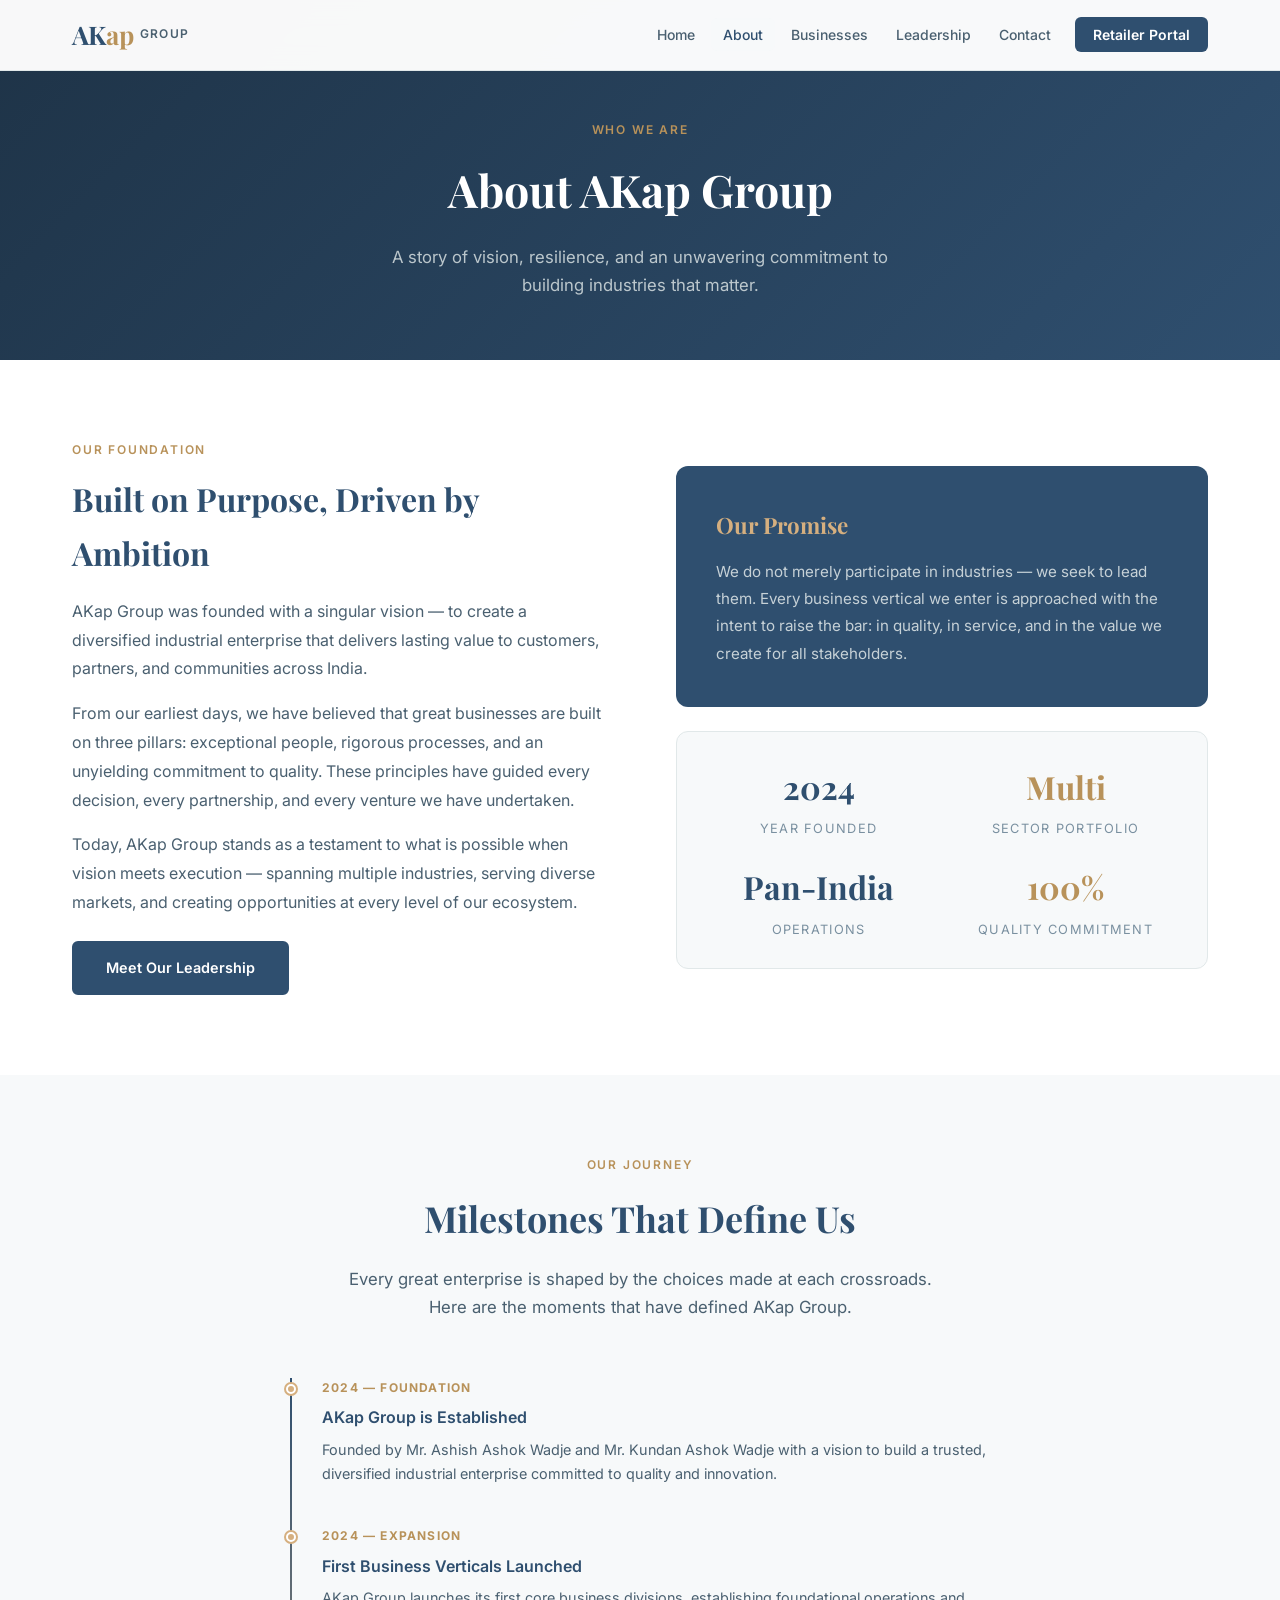
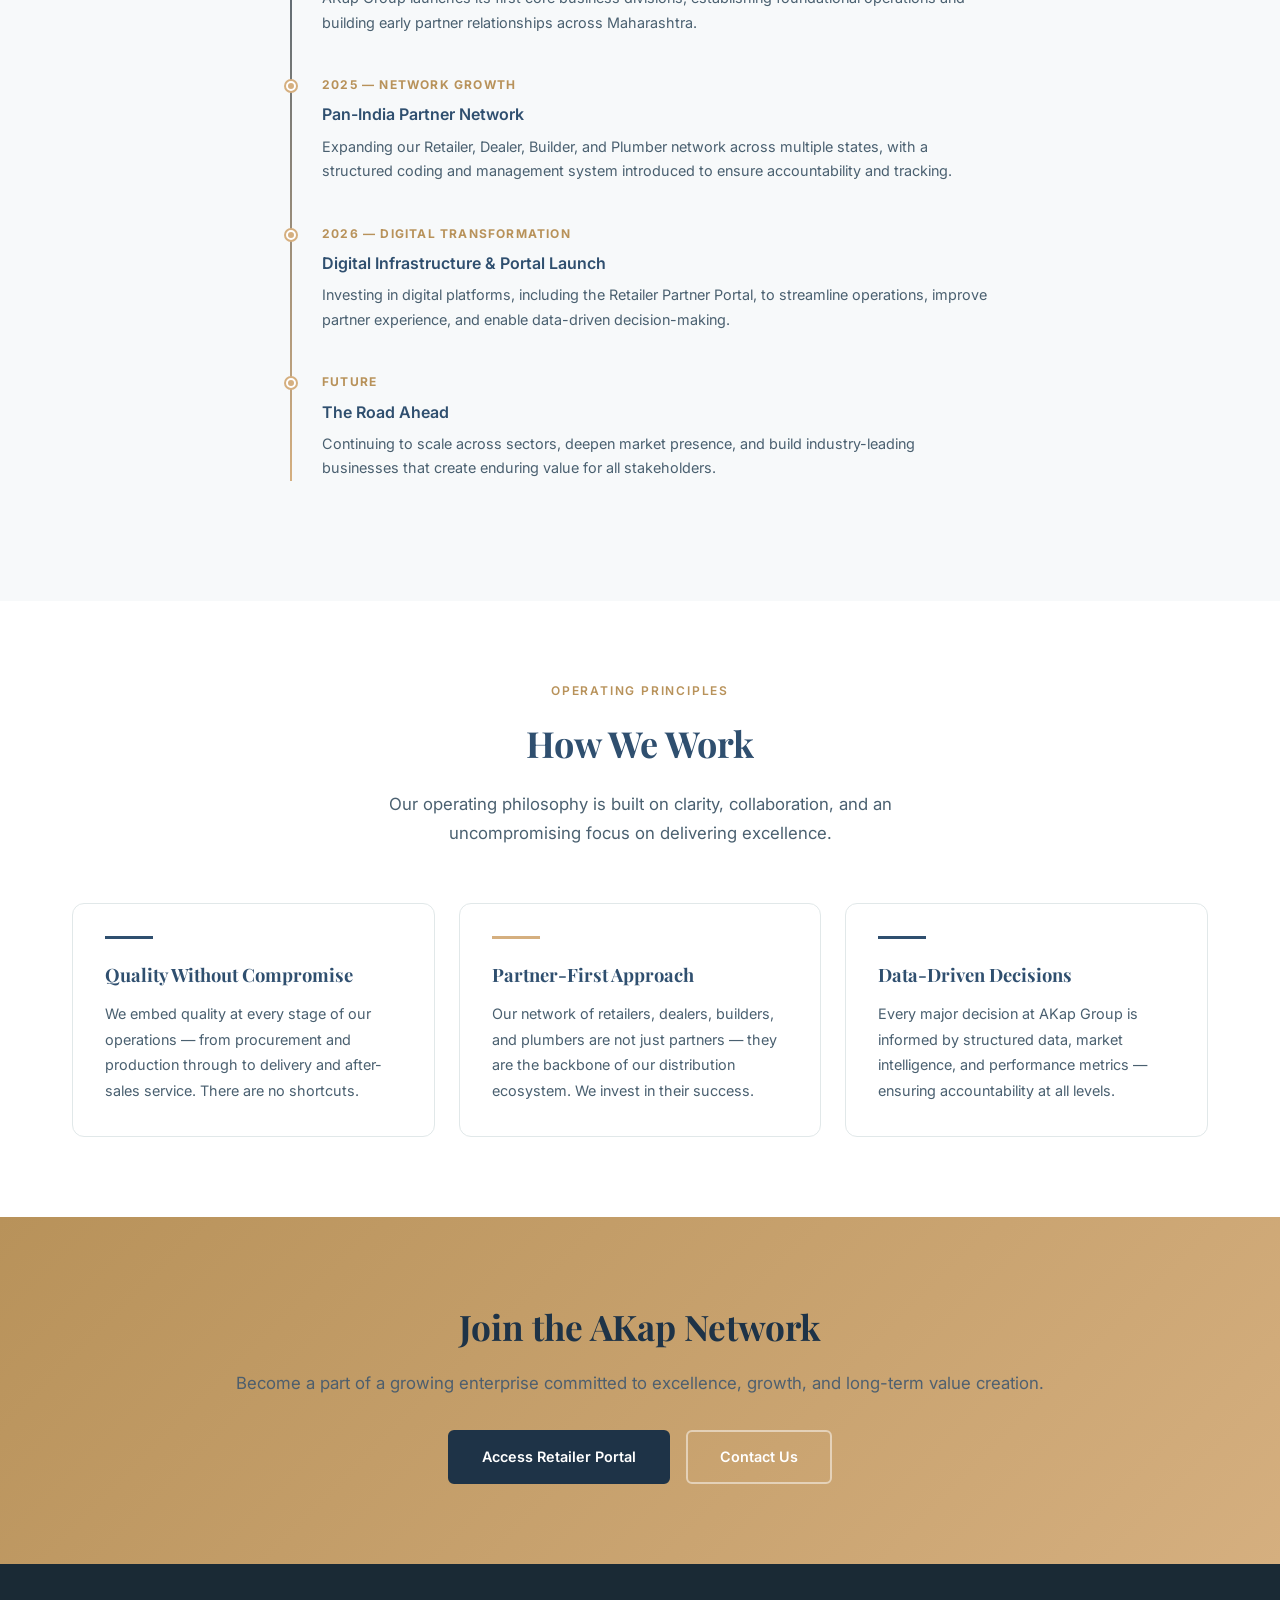
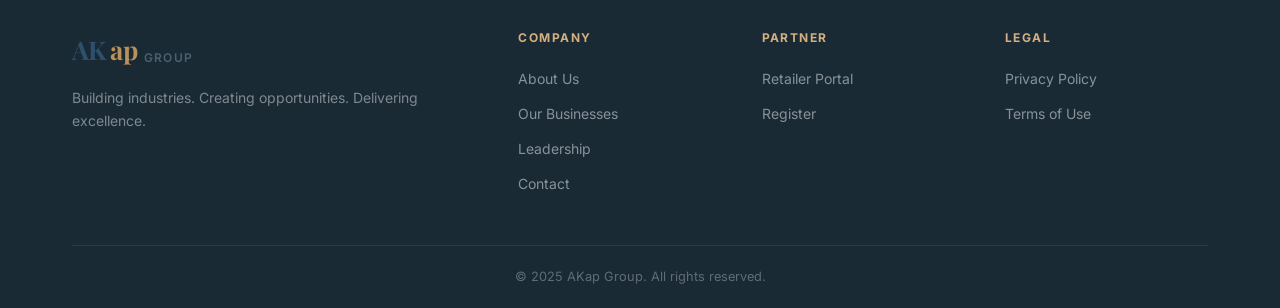
==== about.html @ 33fded25 "Add files via upload" ====
<!DOCTYPE html>
<html lang="en">
<head>
<meta charset="UTF-8">
<meta name="viewport" content="width=device-width, initial-scale=1.0">
<title>About Us | AKap Group</title>
<link rel="preconnect" href="https://fonts.googleapis.com">
<link href="https://fonts.googleapis.com/css2?family=Inter:wght@300;400;500;600;700&family=Playfair+Display:wght@400;600;700&display=swap" rel="stylesheet">
<link rel="stylesheet" href="style.css">
</head>
<body>

<nav class="navbar" id="navbar">
  <div class="nav-container">
    <a href="index.html" class="nav-logo">
      <div class="logo-mark"><span class="logo-ak">AK</span><span class="logo-ap">ap</span></div>
      <span class="logo-group">Group</span>
    </a>
    <button class="hamburger" id="hamburger" aria-label="Toggle menu"><span></span><span></span><span></span></button>
    <ul class="nav-links" id="navLinks">
      <li><a href="index.html">Home</a></li>
      <li><a href="about.html" class="active">About</a></li>
      <li><a href="businesses.html">Businesses</a></li>
      <li><a href="directors.html">Leadership</a></li>
      <li><a href="contact.html">Contact</a></li>
      <li><a href="retailer-portal.html" class="nav-portal-btn">Retailer Portal</a></li>
    </ul>
  </div>
</nav>

<section class="page-hero">
  <div class="container">
    <div class="section-eyebrow">Who We Are</div>
    <h1>About AKap Group</h1>
    <p>A story of vision, resilience, and an unwavering commitment to building industries that matter.</p>
  </div>
</section>

<section class="section">
  <div class="container">
    <div class="about-intro">
      <div class="about-text">
        <div class="section-eyebrow">Our Foundation</div>
        <h2>Built on Purpose, Driven by Ambition</h2>
        <p>AKap Group was founded with a singular vision — to create a diversified industrial enterprise that delivers lasting value to customers, partners, and communities across India.</p>
        <p>From our earliest days, we have believed that great businesses are built on three pillars: exceptional people, rigorous processes, and an unyielding commitment to quality. These principles have guided every decision, every partnership, and every venture we have undertaken.</p>
        <p>Today, AKap Group stands as a testament to what is possible when vision meets execution — spanning multiple industries, serving diverse markets, and creating opportunities at every level of our ecosystem.</p>
        <a href="directors.html" class="btn-primary" style="margin-top: 8px;">Meet Our Leadership</a>
      </div>
      <div>
        <div class="about-highlight">
          <h3>Our Promise</h3>
          <p>We do not merely participate in industries — we seek to lead them. Every business vertical we enter is approached with the intent to raise the bar: in quality, in service, and in the value we create for all stakeholders.</p>
        </div>
        <div style="margin-top: 24px; background: var(--off-white); border: 1px solid var(--silver); border-radius: var(--radius-md); padding: 28px;">
          <div style="display: grid; grid-template-columns: 1fr 1fr; gap: 20px; text-align: center;">
            <div>
              <div style="font-family: var(--font-display); font-size: 2rem; font-weight: 700; color: var(--navy);">2024</div>
              <div style="font-size: 0.8rem; color: var(--text-light); text-transform: uppercase; letter-spacing: 0.1em; margin-top: 4px;">Year Founded</div>
            </div>
            <div>
              <div style="font-family: var(--font-display); font-size: 2rem; font-weight: 700; color: var(--gold-dark);">Multi</div>
              <div style="font-size: 0.8rem; color: var(--text-light); text-transform: uppercase; letter-spacing: 0.1em; margin-top: 4px;">Sector Portfolio</div>
            </div>
            <div>
              <div style="font-family: var(--font-display); font-size: 2rem; font-weight: 700; color: var(--navy);">Pan-India</div>
              <div style="font-size: 0.8rem; color: var(--text-light); text-transform: uppercase; letter-spacing: 0.1em; margin-top: 4px;">Operations</div>
            </div>
            <div>
              <div style="font-family: var(--font-display); font-size: 2rem; font-weight: 700; color: var(--gold-dark);">100%</div>
              <div style="font-size: 0.8rem; color: var(--text-light); text-transform: uppercase; letter-spacing: 0.1em; margin-top: 4px;">Quality Commitment</div>
            </div>
          </div>
        </div>
      </div>
    </div>
  </div>
</section>

<section class="section" style="background: var(--off-white);">
  <div class="container">
    <div class="section-header">
      <div class="section-eyebrow">Our Journey</div>
      <h2>Milestones That Define Us</h2>
      <p>Every great enterprise is shaped by the choices made at each crossroads. Here are the moments that have defined AKap Group.</p>
    </div>
    <div style="max-width: 700px; margin: 0 auto;">
      <div class="timeline">
        <div class="timeline-item">
          <div class="timeline-year">2024 — Foundation</div>
          <h4>AKap Group is Established</h4>
          <p>Founded by Mr. Ashish Ashok Wadje and Mr. Kundan Ashok Wadje with a vision to build a trusted, diversified industrial enterprise committed to quality and innovation.</p>
        </div>
        <div class="timeline-item">
          <div class="timeline-year">2024 — Expansion</div>
          <h4>First Business Verticals Launched</h4>
          <p>AKap Group launches its first core business divisions, establishing foundational operations and building early partner relationships across Maharashtra.</p>
        </div>
        <div class="timeline-item">
          <div class="timeline-year">2025 — Network Growth</div>
          <h4>Pan-India Partner Network</h4>
          <p>Expanding our Retailer, Dealer, Builder, and Plumber network across multiple states, with a structured coding and management system introduced to ensure accountability and tracking.</p>
        </div>
        <div class="timeline-item">
          <div class="timeline-year">2026 — Digital Transformation</div>
          <h4>Digital Infrastructure &amp; Portal Launch</h4>
          <p>Investing in digital platforms, including the Retailer Partner Portal, to streamline operations, improve partner experience, and enable data-driven decision-making.</p>
        </div>
        <div class="timeline-item">
          <div class="timeline-year">Future</div>
          <h4>The Road Ahead</h4>
          <p>Continuing to scale across sectors, deepen market presence, and build industry-leading businesses that create enduring value for all stakeholders.</p>
        </div>
      </div>
    </div>
  </div>
</section>

<section class="section">
  <div class="container">
    <div class="section-header">
      <div class="section-eyebrow">Operating Principles</div>
      <h2>How We Work</h2>
      <p>Our operating philosophy is built on clarity, collaboration, and an uncompromising focus on delivering excellence.</p>
    </div>
    <div style="display: grid; grid-template-columns: repeat(auto-fit, minmax(280px, 1fr)); gap: 24px;">
      <div style="background: var(--white); border: 1px solid var(--silver); border-radius: var(--radius-md); padding: 32px;">
        <div style="width: 48px; height: 3px; background: var(--navy); margin-bottom: 20px;"></div>
        <h4 style="font-family: var(--font-display); font-size: 1.15rem; color: var(--navy); margin-bottom: 10px;">Quality Without Compromise</h4>
        <p style="font-size: 0.9rem; color: var(--text-mid); line-height: 1.8;">We embed quality at every stage of our operations — from procurement and production through to delivery and after-sales service. There are no shortcuts.</p>
      </div>
      <div style="background: var(--white); border: 1px solid var(--silver); border-radius: var(--radius-md); padding: 32px;">
        <div style="width: 48px; height: 3px; background: var(--gold); margin-bottom: 20px;"></div>
        <h4 style="font-family: var(--font-display); font-size: 1.15rem; color: var(--navy); margin-bottom: 10px;">Partner-First Approach</h4>
        <p style="font-size: 0.9rem; color: var(--text-mid); line-height: 1.8;">Our network of retailers, dealers, builders, and plumbers are not just partners — they are the backbone of our distribution ecosystem. We invest in their success.</p>
      </div>
      <div style="background: var(--white); border: 1px solid var(--silver); border-radius: var(--radius-md); padding: 32px;">
        <div style="width: 48px; height: 3px; background: var(--navy); margin-bottom: 20px;"></div>
        <h4 style="font-family: var(--font-display); font-size: 1.15rem; color: var(--navy); margin-bottom: 10px;">Data-Driven Decisions</h4>
        <p style="font-size: 0.9rem; color: var(--text-mid); line-height: 1.8;">Every major decision at AKap Group is informed by structured data, market intelligence, and performance metrics — ensuring accountability at all levels.</p>
      </div>
    </div>
  </div>
</section>

<section class="cta-section">
  <div class="container">
    <div class="cta-inner">
      <h2>Join the AKap Network</h2>
      <p>Become a part of a growing enterprise committed to excellence, growth, and long-term value creation.</p>
      <div class="cta-actions">
        <a href="retailer-portal.html" class="btn-primary">Access Retailer Portal</a>
        <a href="contact.html" class="btn-secondary-light">Contact Us</a>
      </div>
    </div>
  </div>
</section>

<footer class="footer">
  <div class="container">
    <div class="footer-grid">
      <div class="footer-brand">
        <div class="footer-logo"><span class="logo-ak">AK</span><span class="logo-ap">ap</span><span class="logo-group"> Group</span></div>
        <p>Building industries. Creating opportunities. Delivering excellence.</p>
      </div>
      <div class="footer-links"><h5>Company</h5><ul><li><a href="about.html">About Us</a></li><li><a href="businesses.html">Our Businesses</a></li><li><a href="directors.html">Leadership</a></li><li><a href="contact.html">Contact</a></li></ul></div>
      <div class="footer-links"><h5>Partner</h5><ul><li><a href="retailer-portal.html">Retailer Portal</a></li><li><a href="retailer-portal.html#register">Register</a></li></ul></div>
      <div class="footer-links"><h5>Legal</h5><ul><li><a href="#">Privacy Policy</a></li><li><a href="#">Terms of Use</a></li></ul></div>
    </div>
    <div class="footer-bottom"><p>© 2025 AKap Group. All rights reserved.</p></div>
  </div>
</footer>

<script src="main.js"></script>
</body>
</html>
---- style.css ----
/* ============================================
   AKap Group — Enterprise Website Stylesheet
   Brand Colors:
   Navy Blue:  #2F4F6F
   Gold:       #D5AF7F
   Silver:     #E1E8E9
   ============================================ */

*, *::before, *::after { box-sizing: border-box; margin: 0; padding: 0; }

:root {
  --navy:       #2F4F6F;
  --navy-dark:  #1E3347;
  --navy-light: #3D6385;
  --gold:       #D5AF7F;
  --gold-dark:  #B8925A;
  --gold-light: #E8CEAD;
  --silver:     #E1E8E9;
  --silver-dark:#C5D0D2;
  --white:      #FFFFFF;
  --off-white:  #F7F9FA;
  --text-dark:  #1A2A35;
  --text-mid:   #4A6070;
  --text-light: #7A90A0;
  --font-display: 'Playfair Display', Georgia, serif;
  --font-body:    'Inter', system-ui, sans-serif;
  --radius-sm:  6px;
  --radius-md:  12px;
  --radius-lg:  20px;
  --shadow-sm:  0 2px 8px rgba(47,79,111,0.08);
  --shadow-md:  0 6px 24px rgba(47,79,111,0.12);
  --shadow-lg:  0 16px 48px rgba(47,79,111,0.16);
  --transition: 0.25s ease;
}

html { scroll-behavior: smooth; }
body {
  font-family: var(--font-body);
  color: var(--text-dark);
  background: var(--white);
  line-height: 1.7;
  font-size: 16px;
}

/* ── UTILITY ── */
.container { max-width: 1200px; margin: 0 auto; padding: 0 2rem; }
.section { padding: 80px 0; }
.section-header { text-align: center; margin-bottom: 56px; }
.section-header h2 { font-family: var(--font-display); font-size: 2.25rem; color: var(--navy); margin-bottom: 16px; }
.section-header p { font-size: 1.05rem; color: var(--text-mid); max-width: 600px; margin: 0 auto; }
.section-eyebrow { font-size: 0.75rem; font-weight: 600; letter-spacing: 0.15em; text-transform: uppercase; color: var(--gold-dark); margin-bottom: 12px; }

/* ── BUTTONS ── */
.btn-primary {
  display: inline-block; padding: 13px 32px;
  background: var(--navy); color: var(--white);
  font-family: var(--font-body); font-size: 0.9rem; font-weight: 600;
  border-radius: var(--radius-sm); text-decoration: none;
  transition: background var(--transition), transform var(--transition);
  border: 2px solid var(--navy);
}
.btn-primary:hover { background: var(--navy-dark); transform: translateY(-1px); }

.btn-secondary {
  display: inline-block; padding: 13px 32px;
  background: transparent; color: var(--navy);
  font-family: var(--font-body); font-size: 0.9rem; font-weight: 600;
  border-radius: var(--radius-sm); text-decoration: none;
  border: 2px solid var(--navy);
  transition: background var(--transition), color var(--transition);
}
.btn-secondary:hover { background: var(--navy); color: var(--white); }

.btn-secondary-light {
  display: inline-block; padding: 13px 32px;
  background: transparent; color: var(--white);
  font-family: var(--font-body); font-size: 0.9rem; font-weight: 600;
  border-radius: var(--radius-sm); text-decoration: none;
  border: 2px solid rgba(255,255,255,0.5);
  transition: background var(--transition), border-color var(--transition);
}
.btn-secondary-light:hover { background: rgba(255,255,255,0.1); border-color: var(--white); }

.btn-gold {
  display: inline-block; padding: 13px 32px;
  background: var(--gold); color: var(--navy-dark);
  font-family: var(--font-body); font-size: 0.9rem; font-weight: 700;
  border-radius: var(--radius-sm); text-decoration: none;
  border: 2px solid var(--gold);
  transition: background var(--transition), transform var(--transition);
}
.btn-gold:hover { background: var(--gold-dark); transform: translateY(-1px); }

/* ── NAVBAR ── */
.navbar {
  position: fixed; top: 0; left: 0; right: 0; z-index: 1000;
  background: rgba(255,255,255,0.97); backdrop-filter: blur(12px);
  border-bottom: 1px solid var(--silver);
  transition: box-shadow var(--transition);
}
.navbar.scrolled { box-shadow: var(--shadow-md); }
.nav-container {
  max-width: 1200px; margin: 0 auto; padding: 0 2rem;
  display: flex; align-items: center; justify-content: space-between;
  height: 70px;
}
.nav-logo { display: flex; align-items: center; gap: 4px; text-decoration: none; }
.logo-mark { font-family: var(--font-display); font-size: 1.6rem; font-weight: 700; line-height: 1; }
.logo-ak { color: var(--navy); }
.logo-ap { color: var(--gold-dark); }
.logo-group { font-family: var(--font-body); font-size: 0.75rem; font-weight: 600; letter-spacing: 0.1em; text-transform: uppercase; color: var(--text-mid); margin-left: 2px; align-self: flex-end; margin-bottom: 3px; }

.nav-links { list-style: none; display: flex; align-items: center; gap: 4px; }
.nav-links a {
  font-size: 0.875rem; font-weight: 500; color: var(--text-mid);
  text-decoration: none; padding: 8px 12px; border-radius: var(--radius-sm);
  transition: color var(--transition), background var(--transition);
}
.nav-links a:hover, .nav-links a.active { color: var(--navy); background: var(--off-white); }
.nav-links a.nav-portal-btn {
  background: var(--navy); color: var(--white);
  padding: 9px 18px; border-radius: var(--radius-sm);
  font-weight: 600; margin-left: 8px;
}
.nav-links a.nav-portal-btn:hover { background: var(--navy-dark); }

.hamburger { display: none; flex-direction: column; gap: 5px; background: none; border: none; cursor: pointer; padding: 6px; }
.hamburger span { width: 22px; height: 2px; background: var(--navy); border-radius: 2px; transition: var(--transition); display: block; }

/* ── HERO ── */
.hero {
  min-height: 100vh; padding-top: 70px;
  background: linear-gradient(135deg, var(--navy-dark) 0%, var(--navy) 50%, #3D6080 100%);
  display: flex; flex-direction: column; justify-content: center;
  position: relative; overflow: hidden;
}
.hero-bg-pattern {
  position: absolute; inset: 0;
  background-image: radial-gradient(circle at 20% 80%, rgba(213,175,127,0.12) 0%, transparent 50%),
                    radial-gradient(circle at 80% 20%, rgba(225,232,233,0.08) 0%, transparent 50%);
}
.hero-content {
  position: relative; z-index: 1;
  max-width: 1200px; margin: 0 auto; padding: 60px 2rem 40px;
  max-width: 800px;
}
.hero-eyebrow { font-size: 0.75rem; font-weight: 600; letter-spacing: 0.2em; text-transform: uppercase; color: var(--gold); margin-bottom: 20px; }
.hero-title {
  font-family: var(--font-display); font-size: clamp(2.5rem, 6vw, 4.5rem);
  font-weight: 700; line-height: 1.1; color: var(--white); margin-bottom: 24px;
}
.hero-title-accent { color: var(--gold); }
.hero-subtitle { font-size: 1.1rem; color: rgba(225,232,233,0.85); max-width: 580px; margin-bottom: 40px; line-height: 1.8; }
.hero-actions { display: flex; gap: 16px; flex-wrap: wrap; }

.hero-visual {
  position: relative; z-index: 1;
  max-width: 1200px; margin: 0 auto; padding: 0 2rem 60px;
  display: flex; gap: 20px; flex-wrap: wrap;
}
.hero-stat-card {
  background: rgba(255,255,255,0.08); border: 1px solid rgba(255,255,255,0.15);
  border-radius: var(--radius-md); padding: 20px 28px;
  backdrop-filter: blur(10px);
}
.stat-number { font-family: var(--font-display); font-size: 1.5rem; font-weight: 700; color: var(--gold); line-height: 1.1; }
.stat-label { font-size: 0.8rem; font-weight: 500; color: rgba(225,232,233,0.7); text-transform: uppercase; letter-spacing: 0.1em; margin-top: 4px; }

/* ── MISSION STRIP ── */
.mission-strip { background: var(--navy); padding: 60px 0; }
.mission-grid { display: grid; grid-template-columns: 1fr 1px 1fr; gap: 48px; align-items: start; }
.mission-divider { background: rgba(255,255,255,0.15); align-self: stretch; }
.mission-card { text-align: center; padding: 0 24px; }
.mission-icon { font-size: 1.8rem; color: var(--gold); margin-bottom: 16px; display: block; }
.mission-card h3 { font-family: var(--font-display); font-size: 1.4rem; color: var(--white); margin-bottom: 14px; }
.mission-card p { color: rgba(225,232,233,0.8); font-size: 0.95rem; line-height: 1.8; }

/* ── BUSINESS CARDS ── */
.businesses-section { background: var(--off-white); }
.business-grid { display: grid; grid-template-columns: repeat(auto-fit, minmax(240px, 1fr)); gap: 24px; }
.business-card {
  background: var(--white); border: 1px solid var(--silver);
  border-radius: var(--radius-md); padding: 32px 28px;
  transition: box-shadow var(--transition), transform var(--transition);
}
.business-card:hover { box-shadow: var(--shadow-md); transform: translateY(-4px); }
.business-icon-wrap { margin-bottom: 20px; width: 56px; height: 56px; background: var(--off-white); border-radius: 14px; display: flex; align-items: center; justify-content: center; }
.business-card h3 { font-family: var(--font-display); font-size: 1.15rem; color: var(--navy); margin-bottom: 10px; }
.business-card p { font-size: 0.9rem; color: var(--text-mid); line-height: 1.7; margin-bottom: 20px; }
.card-link { font-size: 0.875rem; font-weight: 600; color: var(--gold-dark); text-decoration: none; transition: color var(--transition); }
.card-link:hover { color: var(--navy); }

/* ── LEADERSHIP TEASER ── */
.leadership-teaser { background: var(--white); }
.leadership-inner { display: grid; grid-template-columns: 1fr 1fr; gap: 72px; align-items: center; }
.leadership-text .section-eyebrow { text-align: left; }
.leadership-text h2 { font-family: var(--font-display); font-size: 2rem; color: var(--navy); margin-bottom: 16px; }
.leadership-text p { color: var(--text-mid); margin-bottom: 28px; line-height: 1.8; }

.leadership-cards { display: flex; flex-direction: column; gap: 16px; }
.leader-preview-card {
  display: flex; gap: 16px; align-items: flex-start;
  background: var(--off-white); border: 1px solid var(--silver);
  border-radius: var(--radius-md); padding: 20px;
}
.leader-avatar {
  width: 52px; height: 52px; border-radius: 50%; flex-shrink: 0;
  display: flex; align-items: center; justify-content: center;
  font-size: 0.7rem; font-weight: 700; color: var(--white); letter-spacing: 0.05em;
}
.leader-name { font-weight: 600; color: var(--navy); font-size: 0.9rem; }
.leader-title { font-size: 0.78rem; color: var(--gold-dark); font-weight: 500; margin-top: 2px; text-transform: uppercase; letter-spacing: 0.05em; }
.leader-quote { font-size: 0.83rem; color: var(--text-mid); margin-top: 8px; font-style: italic; line-height: 1.6; }

/* ── VALUES ── */
.values-section { background: var(--navy); }
.values-section .section-header h2 { color: var(--white); }
.values-section .section-header p { color: rgba(225,232,233,0.75); }
.values-grid { display: grid; grid-template-columns: repeat(auto-fit, minmax(200px, 1fr)); gap: 2px; }
.value-item {
  background: rgba(255,255,255,0.04); border: 1px solid rgba(255,255,255,0.08);
  padding: 36px 28px;
  transition: background var(--transition);
}
.value-item:hover { background: rgba(255,255,255,0.07); }
.value-number { font-family: var(--font-display); font-size: 2.5rem; font-weight: 700; color: rgba(213,175,127,0.3); line-height: 1; margin-bottom: 16px; }
.value-item h4 { font-size: 1.05rem; font-weight: 600; color: var(--gold); margin-bottom: 10px; }
.value-item p { font-size: 0.875rem; color: rgba(225,232,233,0.7); line-height: 1.7; }

/* ── CTA SECTION ── */
.cta-section {
  background: linear-gradient(135deg, var(--gold-dark) 0%, var(--gold) 100%);
  padding: 80px 0;
}
.cta-inner { text-align: center; }
.cta-inner h2 { font-family: var(--font-display); font-size: 2.2rem; color: var(--navy-dark); margin-bottom: 12px; }
.cta-inner p { font-size: 1.05rem; color: rgba(47,79,111,0.8); margin-bottom: 32px; }
.cta-actions { display: flex; gap: 16px; justify-content: center; flex-wrap: wrap; }
.cta-actions .btn-primary { background: var(--navy-dark); border-color: var(--navy-dark); }

/* ── FOOTER ── */
.footer { background: var(--text-dark); padding: 64px 0 0; }
.footer-grid { display: grid; grid-template-columns: 2fr 1fr 1fr 1fr; gap: 40px; padding-bottom: 40px; }
.footer-logo { font-family: var(--font-display); font-size: 1.6rem; font-weight: 700; display: flex; align-items: baseline; gap: 4px; margin-bottom: 14px; }
.footer-logo .logo-group { font-family: var(--font-body); font-size: 0.75rem; letter-spacing: 0.1em; text-transform: uppercase; }
.footer-brand p { font-size: 0.875rem; color: rgba(225,232,233,0.5); line-height: 1.7; }
.footer-links h5 { font-size: 0.75rem; font-weight: 700; text-transform: uppercase; letter-spacing: 0.12em; color: var(--gold); margin-bottom: 16px; }
.footer-links ul { list-style: none; }
.footer-links li { margin-bottom: 8px; }
.footer-links a { font-size: 0.875rem; color: rgba(225,232,233,0.55); text-decoration: none; transition: color var(--transition); }
.footer-links a:hover { color: var(--silver); }
.footer-bottom {
  border-top: 1px solid rgba(255,255,255,0.08);
  padding: 20px 0; text-align: center;
}
.footer-bottom p { font-size: 0.8rem; color: rgba(225,232,233,0.35); }

/* ── PAGE HERO (inner pages) ── */
.page-hero {
  background: linear-gradient(135deg, var(--navy-dark), var(--navy));
  padding: 120px 0 60px; text-align: center;
}
.page-hero h1 { font-family: var(--font-display); font-size: 2.8rem; color: var(--white); margin-bottom: 14px; }
.page-hero p { font-size: 1.05rem; color: rgba(225,232,233,0.8); max-width: 560px; margin: 0 auto; }

/* ── ABOUT PAGE ── */
.about-intro { display: grid; grid-template-columns: 1fr 1fr; gap: 72px; align-items: center; }
.about-text h2 { font-family: var(--font-display); font-size: 2rem; color: var(--navy); margin-bottom: 16px; }
.about-text p { color: var(--text-mid); line-height: 1.8; margin-bottom: 16px; }
.about-highlight { background: var(--navy); border-radius: var(--radius-md); padding: 40px; }
.about-highlight h3 { font-family: var(--font-display); font-size: 1.4rem; color: var(--gold); margin-bottom: 14px; }
.about-highlight p { color: rgba(225,232,233,0.85); font-size: 0.95rem; line-height: 1.8; }

.timeline { position: relative; padding-left: 32px; }
.timeline::before { content: ''; position: absolute; left: 0; top: 0; bottom: 0; width: 2px; background: linear-gradient(180deg, var(--navy), var(--gold)); }
.timeline-item { position: relative; margin-bottom: 40px; }
.timeline-item::before { content: ''; position: absolute; left: -36px; top: 6px; width: 10px; height: 10px; border-radius: 50%; background: var(--gold); border: 2px solid var(--white); box-shadow: 0 0 0 2px var(--gold); }
.timeline-year { font-size: 0.75rem; font-weight: 700; color: var(--gold-dark); text-transform: uppercase; letter-spacing: 0.1em; margin-bottom: 6px; }
.timeline-item h4 { font-weight: 600; color: var(--navy); margin-bottom: 6px; }
.timeline-item p { font-size: 0.9rem; color: var(--text-mid); line-height: 1.7; }

/* ── DIRECTORS PAGE ── */
.directors-grid { display: grid; grid-template-columns: repeat(auto-fit, minmax(400px, 1fr)); gap: 32px; }
.director-card {
  background: var(--white); border: 1px solid var(--silver);
  border-radius: var(--radius-lg); overflow: hidden;
  box-shadow: var(--shadow-sm);
  transition: box-shadow var(--transition);
}
.director-card:hover { box-shadow: var(--shadow-md); }
.director-card-header { background: var(--navy); padding: 40px; display: flex; align-items: center; gap: 24px; }
.director-avatar-lg {
  width: 80px; height: 80px; border-radius: 50%; flex-shrink: 0;
  display: flex; align-items: center; justify-content: center;
  font-size: 0.85rem; font-weight: 700; color: var(--navy-dark); background: var(--gold);
  letter-spacing: 0.05em; border: 3px solid rgba(255,255,255,0.2);
}
.director-header-info {}
.director-card-name { font-family: var(--font-display); font-size: 1.35rem; color: var(--white); }
.director-card-title { font-size: 0.8rem; color: var(--gold); font-weight: 600; text-transform: uppercase; letter-spacing: 0.1em; margin-top: 4px; }
.director-card-body { padding: 32px; }
.director-card-quote {
  font-family: var(--font-display); font-size: 1.05rem; color: var(--navy);
  border-left: 3px solid var(--gold); padding-left: 16px; margin-bottom: 24px;
  font-style: italic; line-height: 1.7;
}
.director-card-bio { font-size: 0.9rem; color: var(--text-mid); line-height: 1.8; }
.director-tags { display: flex; flex-wrap: wrap; gap: 8px; margin-top: 20px; }
.director-tag { background: var(--off-white); border: 1px solid var(--silver); border-radius: 100px; padding: 5px 14px; font-size: 0.78rem; font-weight: 500; color: var(--navy); }

/* ── BUSINESSES PAGE ── */
.business-detail-card {
  display: grid; grid-template-columns: 1fr 2fr; gap: 0;
  background: var(--white); border: 1px solid var(--silver);
  border-radius: var(--radius-md); overflow: hidden; margin-bottom: 24px;
  box-shadow: var(--shadow-sm);
}
.business-detail-sidebar { background: var(--navy); padding: 36px; display: flex; flex-direction: column; justify-content: center; }
.business-detail-num { font-family: var(--font-display); font-size: 4rem; font-weight: 700; color: rgba(213,175,127,0.25); line-height: 1; }
.business-detail-name { font-family: var(--font-display); font-size: 1.25rem; color: var(--white); margin-top: 8px; }
.business-detail-content { padding: 36px; }
.business-detail-content h3 { font-family: var(--font-display); font-size: 1.4rem; color: var(--navy); margin-bottom: 12px; }
.business-detail-content p { color: var(--text-mid); line-height: 1.8; margin-bottom: 16px; }
.business-detail-content ul { list-style: none; }
.business-detail-content ul li { font-size: 0.9rem; color: var(--text-mid); padding: 4px 0; }
.business-detail-content ul li::before { content: '—'; color: var(--gold-dark); margin-right: 10px; }

/* ── RETAILER PORTAL ── */
.portal-layout { display: grid; grid-template-columns: 280px 1fr; gap: 0; min-height: calc(100vh - 70px); }
.portal-sidebar {
  background: var(--navy); padding: 32px 0;
  position: sticky; top: 70px; height: calc(100vh - 70px); overflow-y: auto;
}
.portal-sidebar-logo { padding: 0 24px 24px; border-bottom: 1px solid rgba(255,255,255,0.1); margin-bottom: 24px; }
.portal-sidebar-logo span { font-family: var(--font-display); font-size: 1.1rem; color: var(--white); display: block; }
.portal-sidebar-logo small { font-size: 0.75rem; color: rgba(225,232,233,0.5); }
.portal-nav-section { margin-bottom: 8px; }
.portal-nav-label { font-size: 0.68rem; font-weight: 700; text-transform: uppercase; letter-spacing: 0.15em; color: rgba(213,175,127,0.6); padding: 8px 24px; }
.portal-nav-item {
  display: flex; align-items: center; gap: 12px;
  padding: 10px 24px; font-size: 0.875rem; font-weight: 500; color: rgba(225,232,233,0.7);
  cursor: pointer; transition: background var(--transition), color var(--transition);
  border-left: 3px solid transparent;
}
.portal-nav-item:hover { background: rgba(255,255,255,0.06); color: var(--white); }
.portal-nav-item.active { background: rgba(255,255,255,0.08); color: var(--white); border-left-color: var(--gold); }
.portal-nav-icon { font-size: 1.1rem; opacity: 0.8; }

.portal-main { background: var(--off-white); padding: 36px; }
.portal-topbar { display: flex; justify-content: space-between; align-items: center; margin-bottom: 28px; }
.portal-topbar h2 { font-family: var(--font-display); font-size: 1.7rem; color: var(--navy); }
.portal-user-badge { display: flex; align-items: center; gap: 12px; background: var(--white); border: 1px solid var(--silver); border-radius: 100px; padding: 8px 16px; }
.portal-user-badge span { font-size: 0.875rem; font-weight: 500; color: var(--navy); }
.portal-user-avatar { width: 32px; height: 32px; border-radius: 50%; background: var(--navy); display: flex; align-items: center; justify-content: center; font-size: 0.65rem; font-weight: 700; color: var(--white); }

.portal-stats-grid { display: grid; grid-template-columns: repeat(4, 1fr); gap: 16px; margin-bottom: 28px; }
.portal-stat-card { background: var(--white); border: 1px solid var(--silver); border-radius: var(--radius-md); padding: 20px 22px; }
.portal-stat-card .psc-label { font-size: 0.75rem; font-weight: 600; text-transform: uppercase; letter-spacing: 0.08em; color: var(--text-light); margin-bottom: 6px; }
.portal-stat-card .psc-value { font-family: var(--font-display); font-size: 1.8rem; font-weight: 700; color: var(--navy); }
.portal-stat-card .psc-sub { font-size: 0.78rem; color: var(--text-light); margin-top: 4px; }

.portal-panel { background: var(--white); border: 1px solid var(--silver); border-radius: var(--radius-md); overflow: hidden; margin-bottom: 24px; }
.portal-panel-header { padding: 20px 24px; border-bottom: 1px solid var(--silver); display: flex; justify-content: space-between; align-items: center; }
.portal-panel-header h3 { font-weight: 600; color: var(--navy); font-size: 1rem; }
.portal-panel-body { padding: 24px; }

.data-table { width: 100%; border-collapse: collapse; }
.data-table th { font-size: 0.75rem; font-weight: 700; text-transform: uppercase; letter-spacing: 0.08em; color: var(--text-light); padding: 10px 14px; border-bottom: 2px solid var(--silver); text-align: left; background: var(--off-white); }
.data-table td { padding: 12px 14px; border-bottom: 1px solid var(--silver); font-size: 0.875rem; color: var(--text-dark); }
.data-table tr:last-child td { border-bottom: none; }
.data-table tr:hover td { background: var(--off-white); }

.badge { display: inline-block; padding: 3px 10px; border-radius: 100px; font-size: 0.72rem; font-weight: 600; text-transform: uppercase; letter-spacing: 0.05em; }
.badge-retailer { background: #EBF4FF; color: #2F4F6F; }
.badge-dealer   { background: #FFF5E6; color: #8A5E1A; }
.badge-builder  { background: #EDF7EE; color: #1E5E23; }
.badge-plumber  { background: #F0EDFF; color: #4A2E8A; }
.badge-urban    { background: #E6F7F5; color: #1A5E54; }
.badge-rural    { background: #FEF0E8; color: #7A3A14; }

.form-group { margin-bottom: 20px; }
.form-label { display: block; font-size: 0.8rem; font-weight: 600; color: var(--text-dark); margin-bottom: 6px; text-transform: uppercase; letter-spacing: 0.06em; }
.form-input, .form-select {
  width: 100%; padding: 10px 14px;
  border: 1.5px solid var(--silver); border-radius: var(--radius-sm);
  font-family: var(--font-body); font-size: 0.9rem; color: var(--text-dark);
  background: var(--white); transition: border-color var(--transition);
  outline: none;
}
.form-input:focus, .form-select:focus { border-color: var(--navy); box-shadow: 0 0 0 3px rgba(47,79,111,0.1); }
.form-grid { display: grid; grid-template-columns: 1fr 1fr; gap: 16px; }
.form-grid-3 { display: grid; grid-template-columns: 1fr 1fr 1fr; gap: 16px; }

.code-display {
  background: var(--navy); color: var(--gold); font-family: monospace;
  font-size: 1.4rem; letter-spacing: 0.15em; padding: 16px 24px;
  border-radius: var(--radius-sm); display: inline-block; margin-top: 8px;
}

/* ── CONTACT PAGE ── */
.contact-grid { display: grid; grid-template-columns: 1fr 1.5fr; gap: 56px; }
.contact-info h2 { font-family: var(--font-display); font-size: 1.8rem; color: var(--navy); margin-bottom: 16px; }
.contact-info p { color: var(--text-mid); line-height: 1.8; margin-bottom: 28px; }
.contact-item { display: flex; align-items: flex-start; gap: 16px; margin-bottom: 20px; }
.contact-item-icon { width: 40px; height: 40px; background: var(--off-white); border: 1px solid var(--silver); border-radius: var(--radius-sm); display: flex; align-items: center; justify-content: center; flex-shrink: 0; color: var(--navy); font-size: 1rem; }
.contact-item-label { font-size: 0.75rem; font-weight: 700; text-transform: uppercase; letter-spacing: 0.1em; color: var(--gold-dark); margin-bottom: 2px; }
.contact-item-value { font-size: 0.9rem; color: var(--text-dark); }

.contact-form-wrap { background: var(--white); border: 1px solid var(--silver); border-radius: var(--radius-lg); padding: 40px; box-shadow: var(--shadow-sm); }
.contact-form-wrap h3 { font-family: var(--font-display); font-size: 1.4rem; color: var(--navy); margin-bottom: 24px; }

/* ── NOMENCLATURE EXPLAINER ── */
.nomenclature-box { background: var(--navy); border-radius: var(--radius-md); padding: 36px; }
.nomen-code { font-family: monospace; font-size: 2rem; font-weight: 700; color: var(--gold); letter-spacing: 0.2em; margin-bottom: 28px; display: block; }
.nomen-breakdown { display: grid; grid-template-columns: repeat(6, 1fr); gap: 8px; }
.nomen-segment { text-align: center; }
.nomen-seg-value { background: rgba(255,255,255,0.12); color: var(--white); font-family: monospace; font-size: 1rem; font-weight: 700; padding: 10px; border-radius: var(--radius-sm); margin-bottom: 6px; }
.nomen-seg-label { font-size: 0.68rem; color: rgba(225,232,233,0.6); text-transform: uppercase; letter-spacing: 0.08em; }

/* ── RESPONSIVE ── */
@media (max-width: 1024px) {
  .portal-layout { grid-template-columns: 1fr; }
  .portal-sidebar { position: static; height: auto; display: none; }
  .portal-stats-grid { grid-template-columns: repeat(2, 1fr); }
  .leadership-inner { grid-template-columns: 1fr; gap: 40px; }
  .footer-grid { grid-template-columns: 1fr 1fr; }
}
@media (max-width: 768px) {
  .nav-links { display: none; flex-direction: column; position: absolute; top: 70px; left: 0; right: 0; background: var(--white); border-bottom: 1px solid var(--silver); padding: 16px; gap: 4px; box-shadow: var(--shadow-md); }
  .nav-links.open { display: flex; }
  .hamburger { display: flex; }
  .section { padding: 56px 0; }
  .hero-content { padding: 60px 1.5rem 20px; }
  .hero-visual { padding: 0 1.5rem 40px; }
  .mission-grid { grid-template-columns: 1fr; }
  .mission-divider { height: 1px; width: 100%; }
  .about-intro, .contact-grid { grid-template-columns: 1fr; }
  .business-detail-card { grid-template-columns: 1fr; }
  .directors-grid { grid-template-columns: 1fr; }
  .portal-stats-grid { grid-template-columns: 1fr 1fr; }
  .footer-grid { grid-template-columns: 1fr; gap: 28px; }
  .form-grid, .form-grid-3 { grid-template-columns: 1fr; }
  .nomen-breakdown { grid-template-columns: repeat(3, 1fr); }
}
@media (max-width: 480px) {
  .hero-title { font-size: 2rem; }
  .portal-stats-grid { grid-template-columns: 1fr; }
}

/* ── ANIMATIONS ── */
@keyframes fadeInUp { from { opacity: 0; transform: translateY(20px); } to { opacity: 1; transform: translateY(0); } }
.fade-in-up { animation: fadeInUp 0.6s ease forwards; }
.fade-in-up-delay-1 { animation-delay: 0.1s; opacity: 0; animation-fill-mode: forwards; animation-name: fadeInUp; animation-duration: 0.6s; animation-timing-function: ease; }
.fade-in-up-delay-2 { animation-delay: 0.2s; opacity: 0; animation-fill-mode: forwards; animation-name: fadeInUp; animation-duration: 0.6s; animation-timing-function: ease; }
.fade-in-up-delay-3 { animation-delay: 0.3s; opacity: 0; animation-fill-mode: forwards; animation-name: fadeInUp; animation-duration: 0.6s; animation-timing-function: ease; }

/* ── SUCCESS / TOAST ── */
.toast {
  position: fixed; bottom: 32px; right: 32px; z-index: 9999;
  background: var(--navy); color: var(--white);
  padding: 14px 24px; border-radius: var(--radius-md);
  font-size: 0.9rem; font-weight: 500;
  box-shadow: var(--shadow-lg);
  transform: translateY(100px); opacity: 0;
  transition: transform 0.3s ease, opacity 0.3s ease;
}
.toast.show { transform: translateY(0); opacity: 1; }
.toast-gold { background: var(--gold-dark); color: var(--white); }
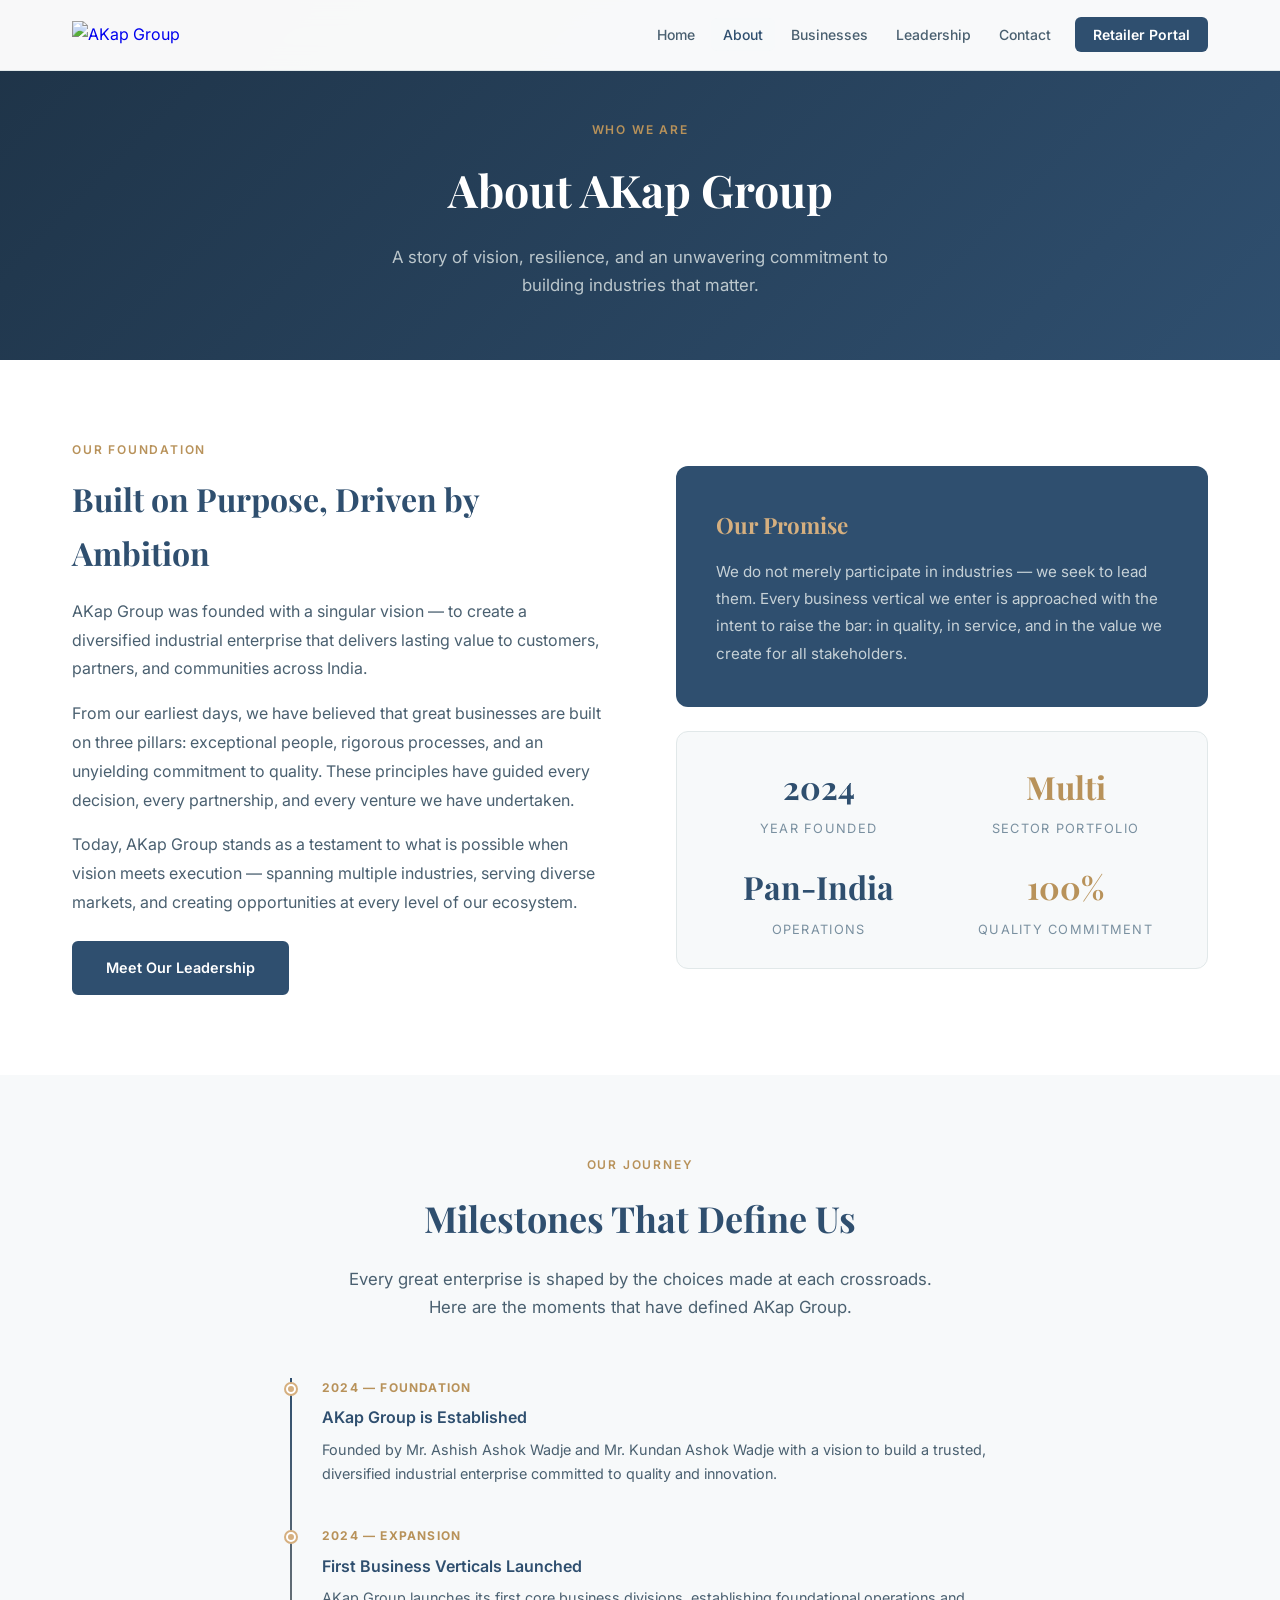
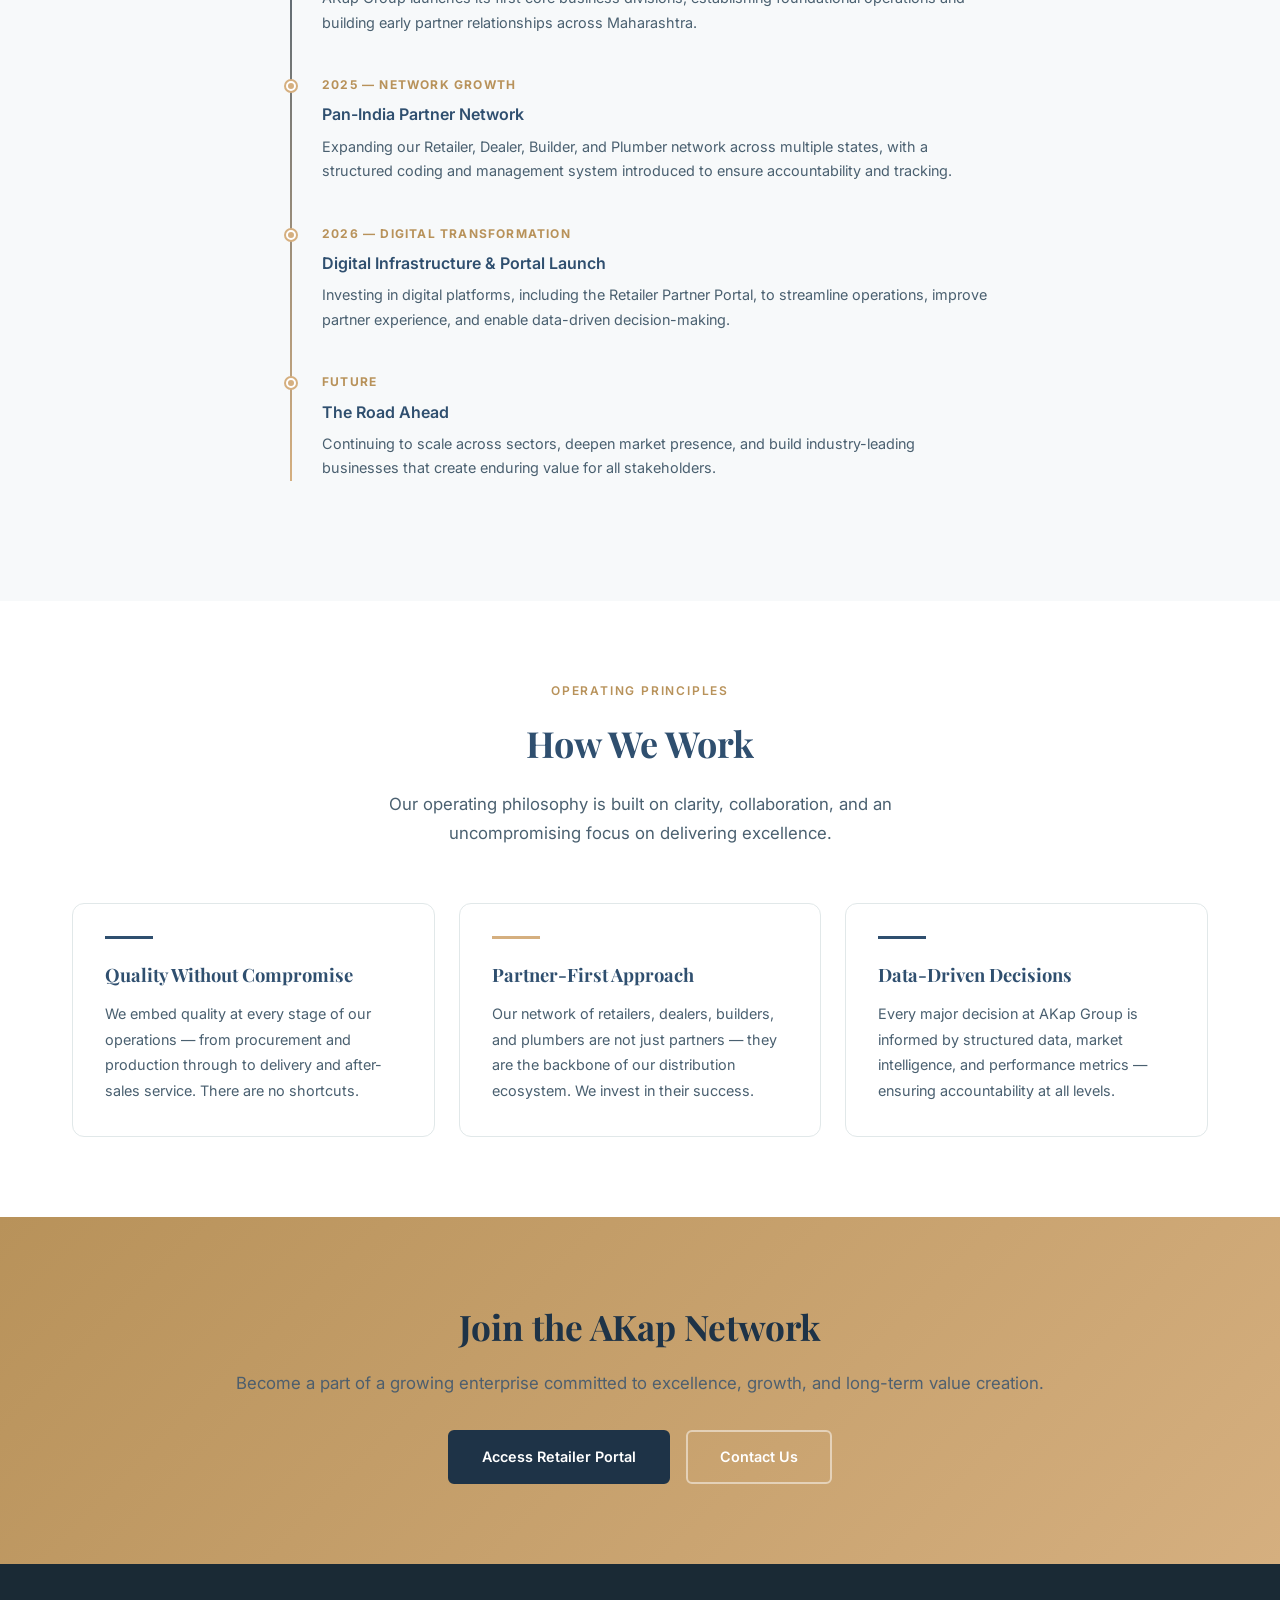
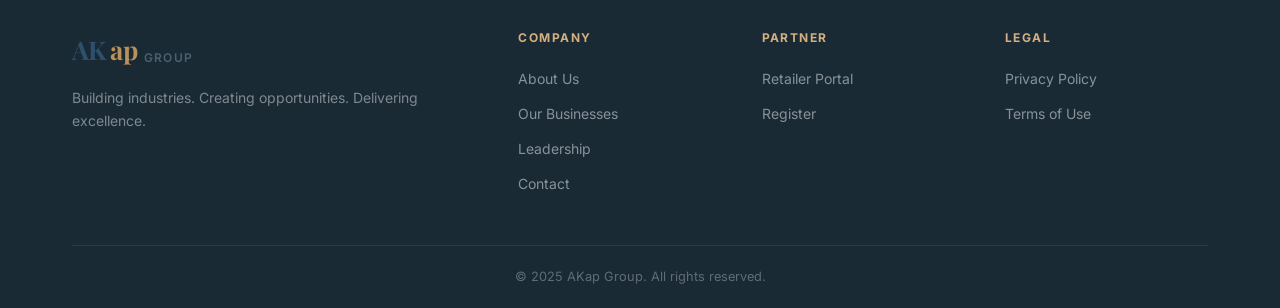
==== commit ab933c53: "Replace logo markup with image element" ====
--- a/about.html
+++ b/about.html
@@ -13,9 +13,8 @@
 <nav class="navbar" id="navbar">
   <div class="nav-container">
     <a href="index.html" class="nav-logo">
-      <div class="logo-mark"><span class="logo-ak">AK</span><span class="logo-ap">ap</span></div>
-      <span class="logo-group">Group</span>
-    </a>
+    <img src="images/logo-dark.png" alt="AKap Group" class="site-logo">
+</a>
     <button class="hamburger" id="hamburger" aria-label="Toggle menu"><span></span><span></span><span></span></button>
     <ul class="nav-links" id="navLinks">
       <li><a href="index.html">Home</a></li>
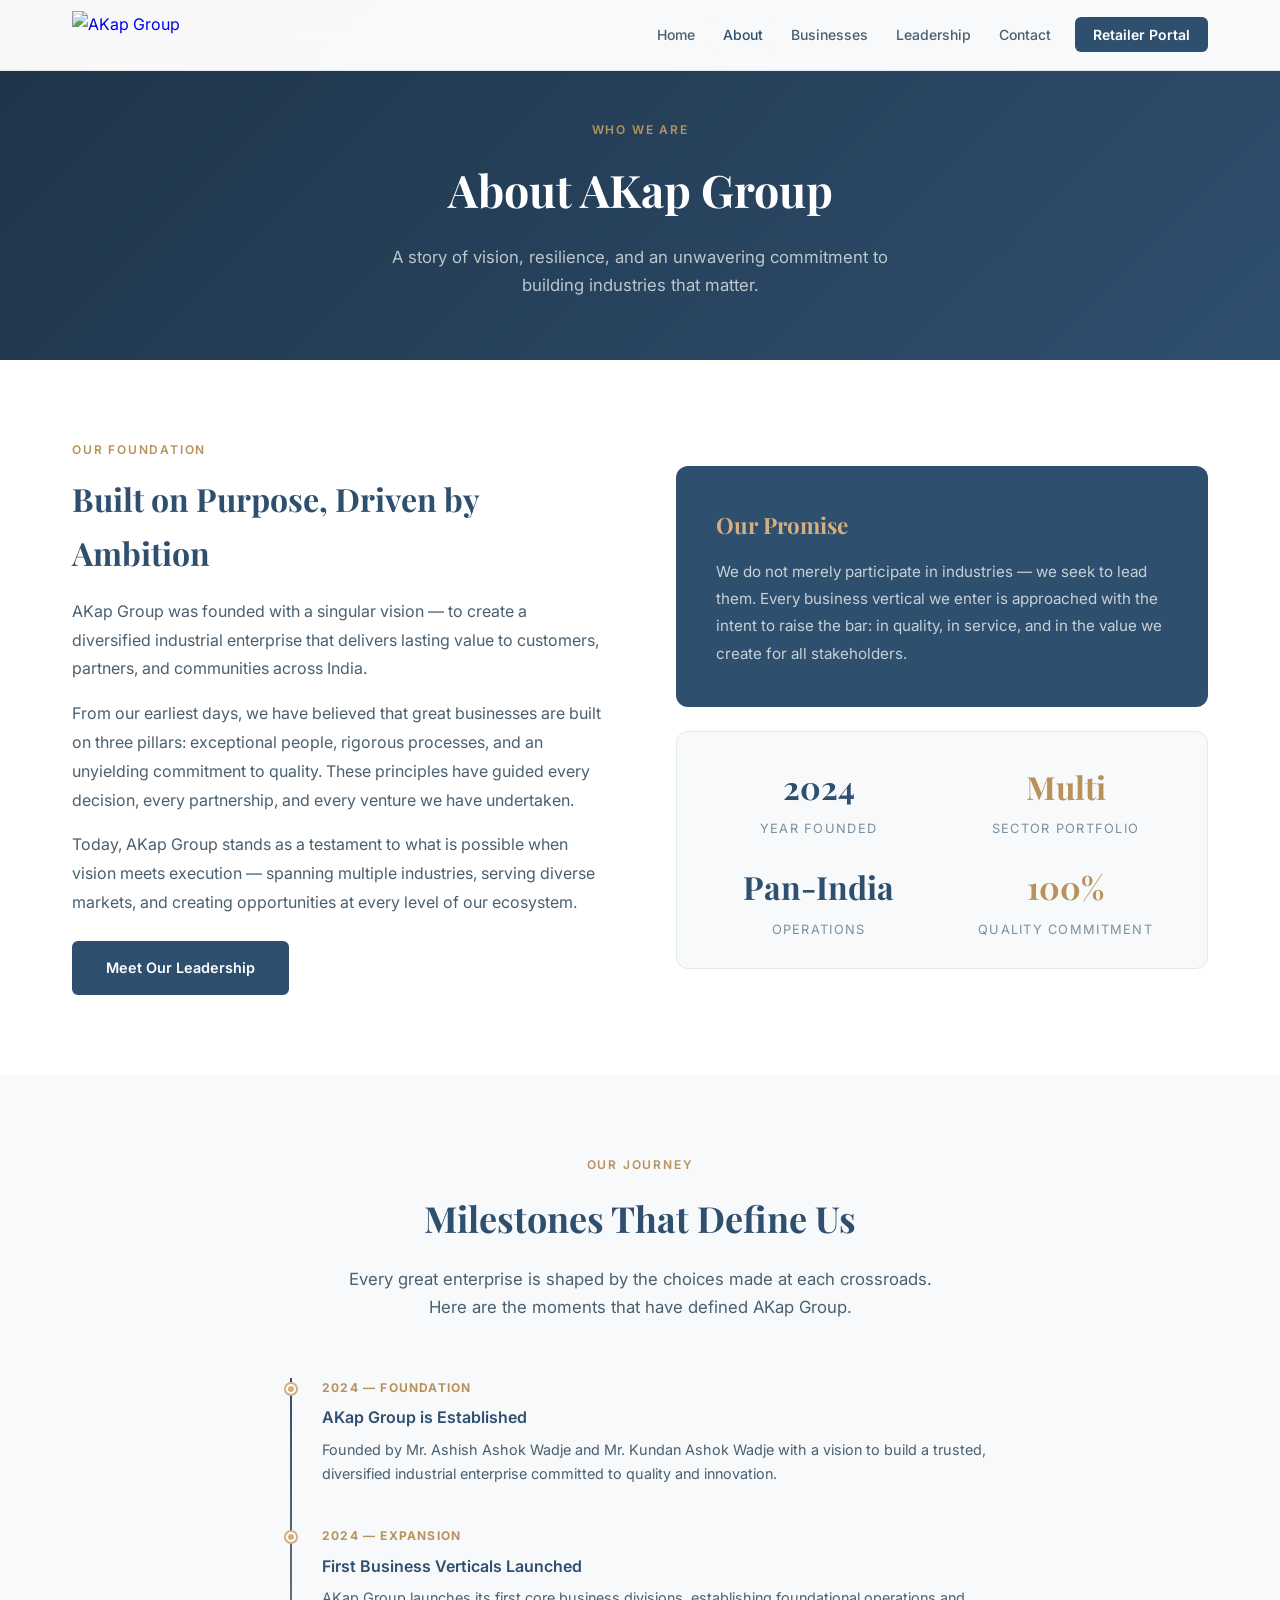
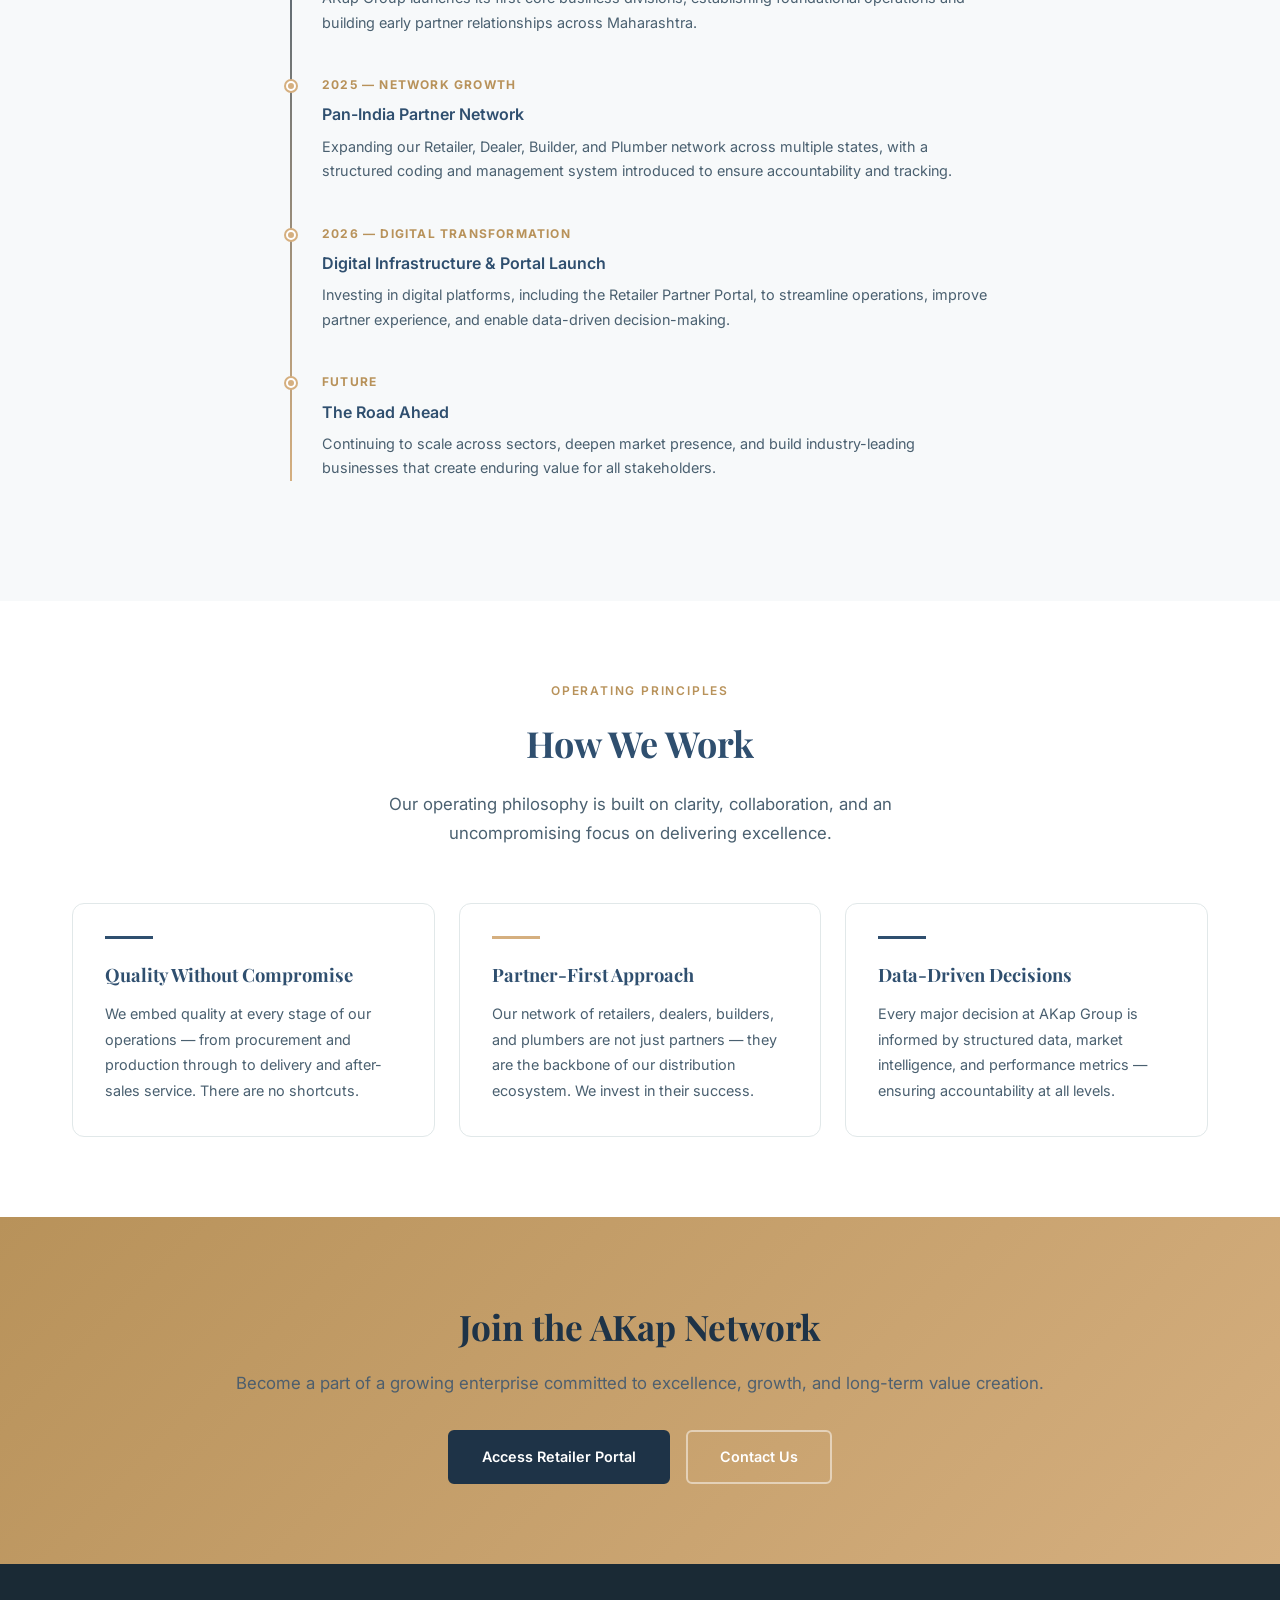
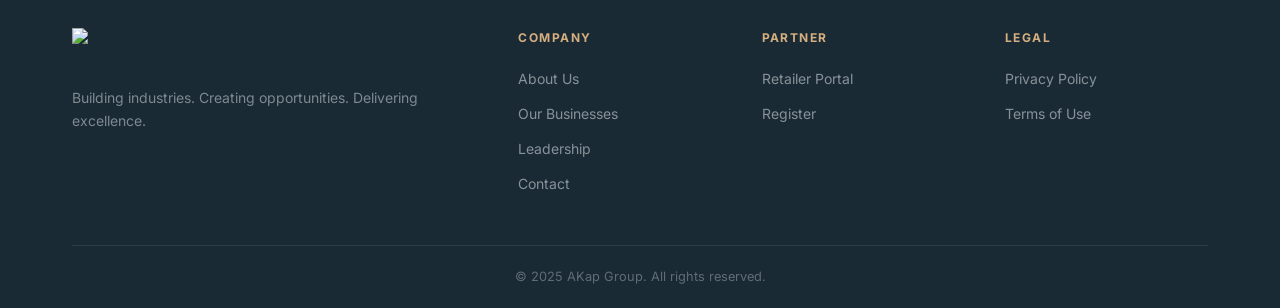
==== commit 11e2753c: "Update footer logo to use an image Replaced logo text with an image for better branding." ====
--- a/about.html
+++ b/about.html
@@ -159,7 +159,9 @@
   <div class="container">
     <div class="footer-grid">
       <div class="footer-brand">
-        <div class="footer-logo"><span class="logo-ak">AK</span><span class="logo-ap">ap</span><span class="logo-group"> Group</span></div>
+       <div class="footer-logo">
+    <img src="images/logo-light.png" class="footer-logo-img" alt="AKap Group">
+</div>
         <p>Building industries. Creating opportunities. Delivering excellence.</p>
       </div>
       <div class="footer-links"><h5>Company</h5><ul><li><a href="about.html">About Us</a></li><li><a href="businesses.html">Our Businesses</a></li><li><a href="directors.html">Leadership</a></li><li><a href="contact.html">Contact</a></li></ul></div>
--- a/style.css
+++ b/style.css
@@ -466,3 +466,19 @@
 }
 .toast.show { transform: translateY(0); opacity: 1; }
 .toast-gold { background: var(--gold-dark); color: var(--white); }
+.site-logo{
+    height:48px;
+    width:auto;
+    display:block;
+}
+
+.nav-logo{
+    display:flex;
+    align-items:center;
+}
+
+@media (max-width:768px){
+    .site-logo{
+        height:40px;
+    }
+}
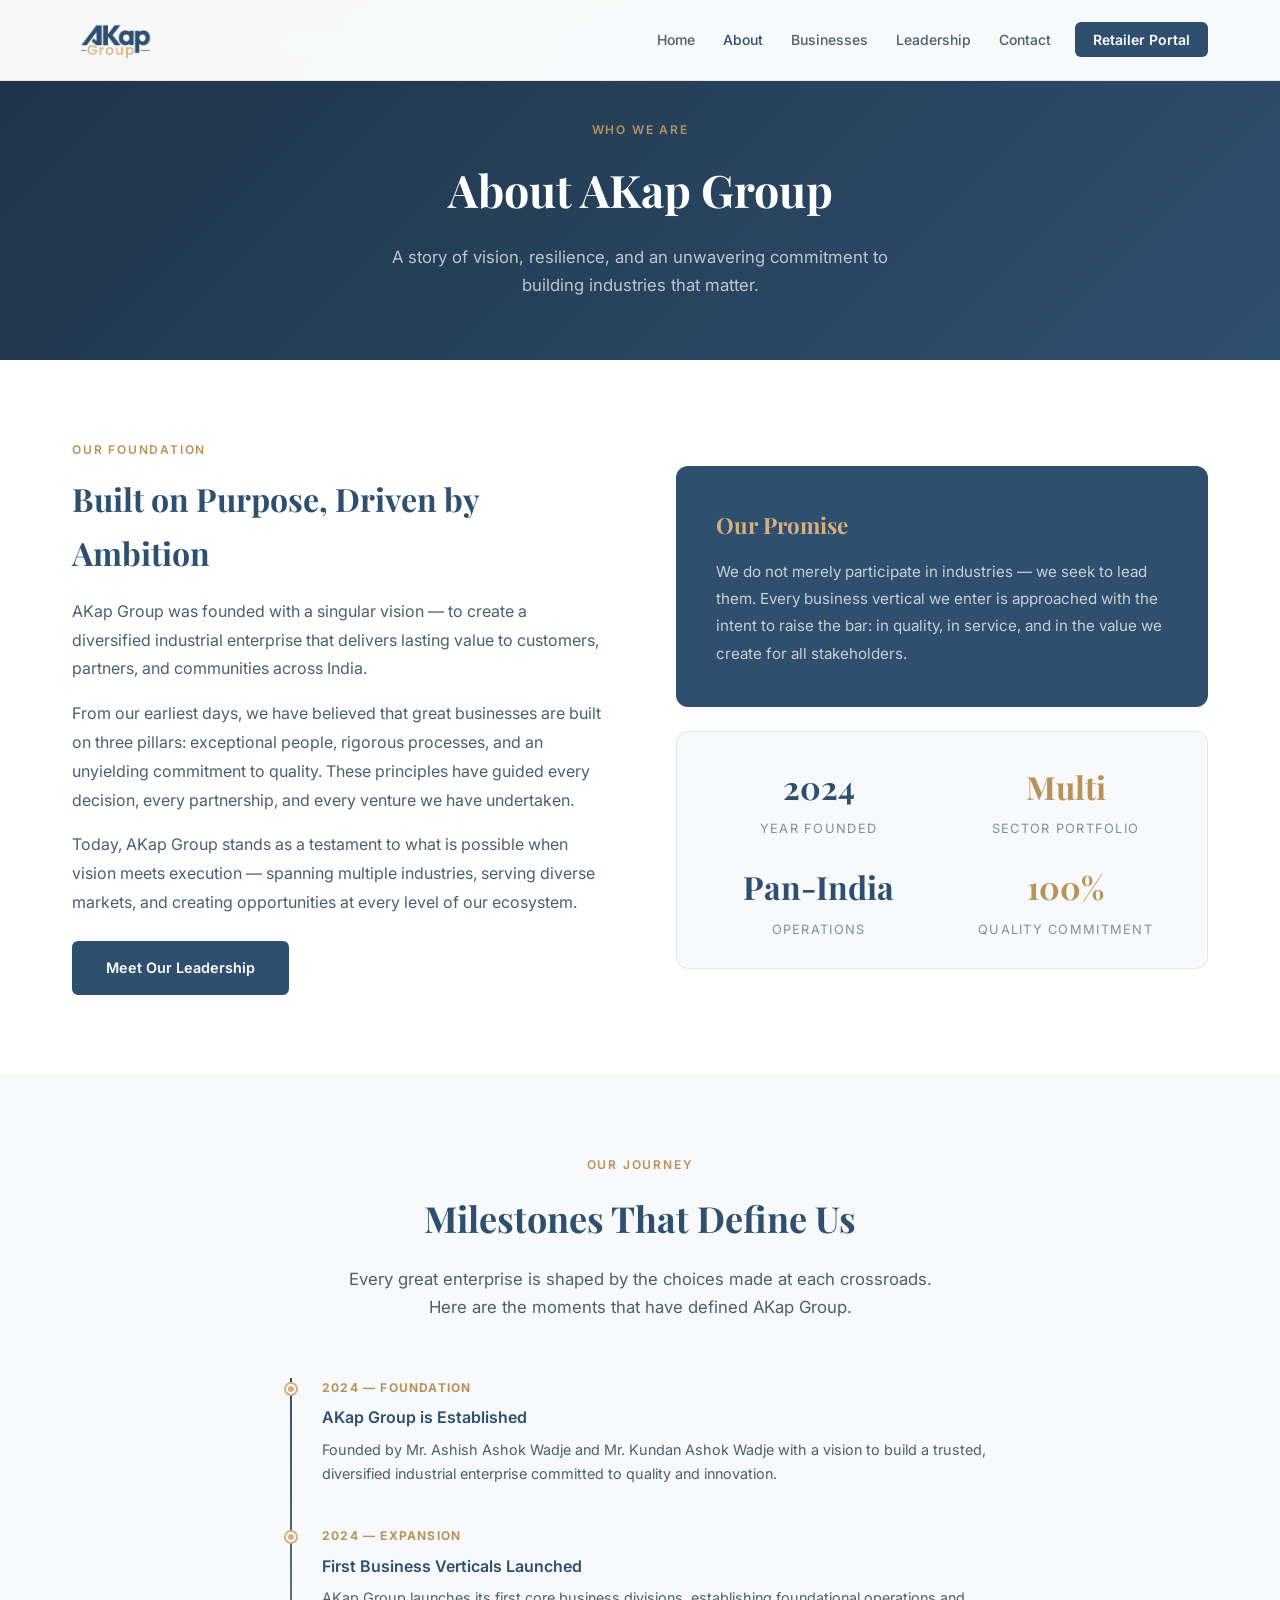
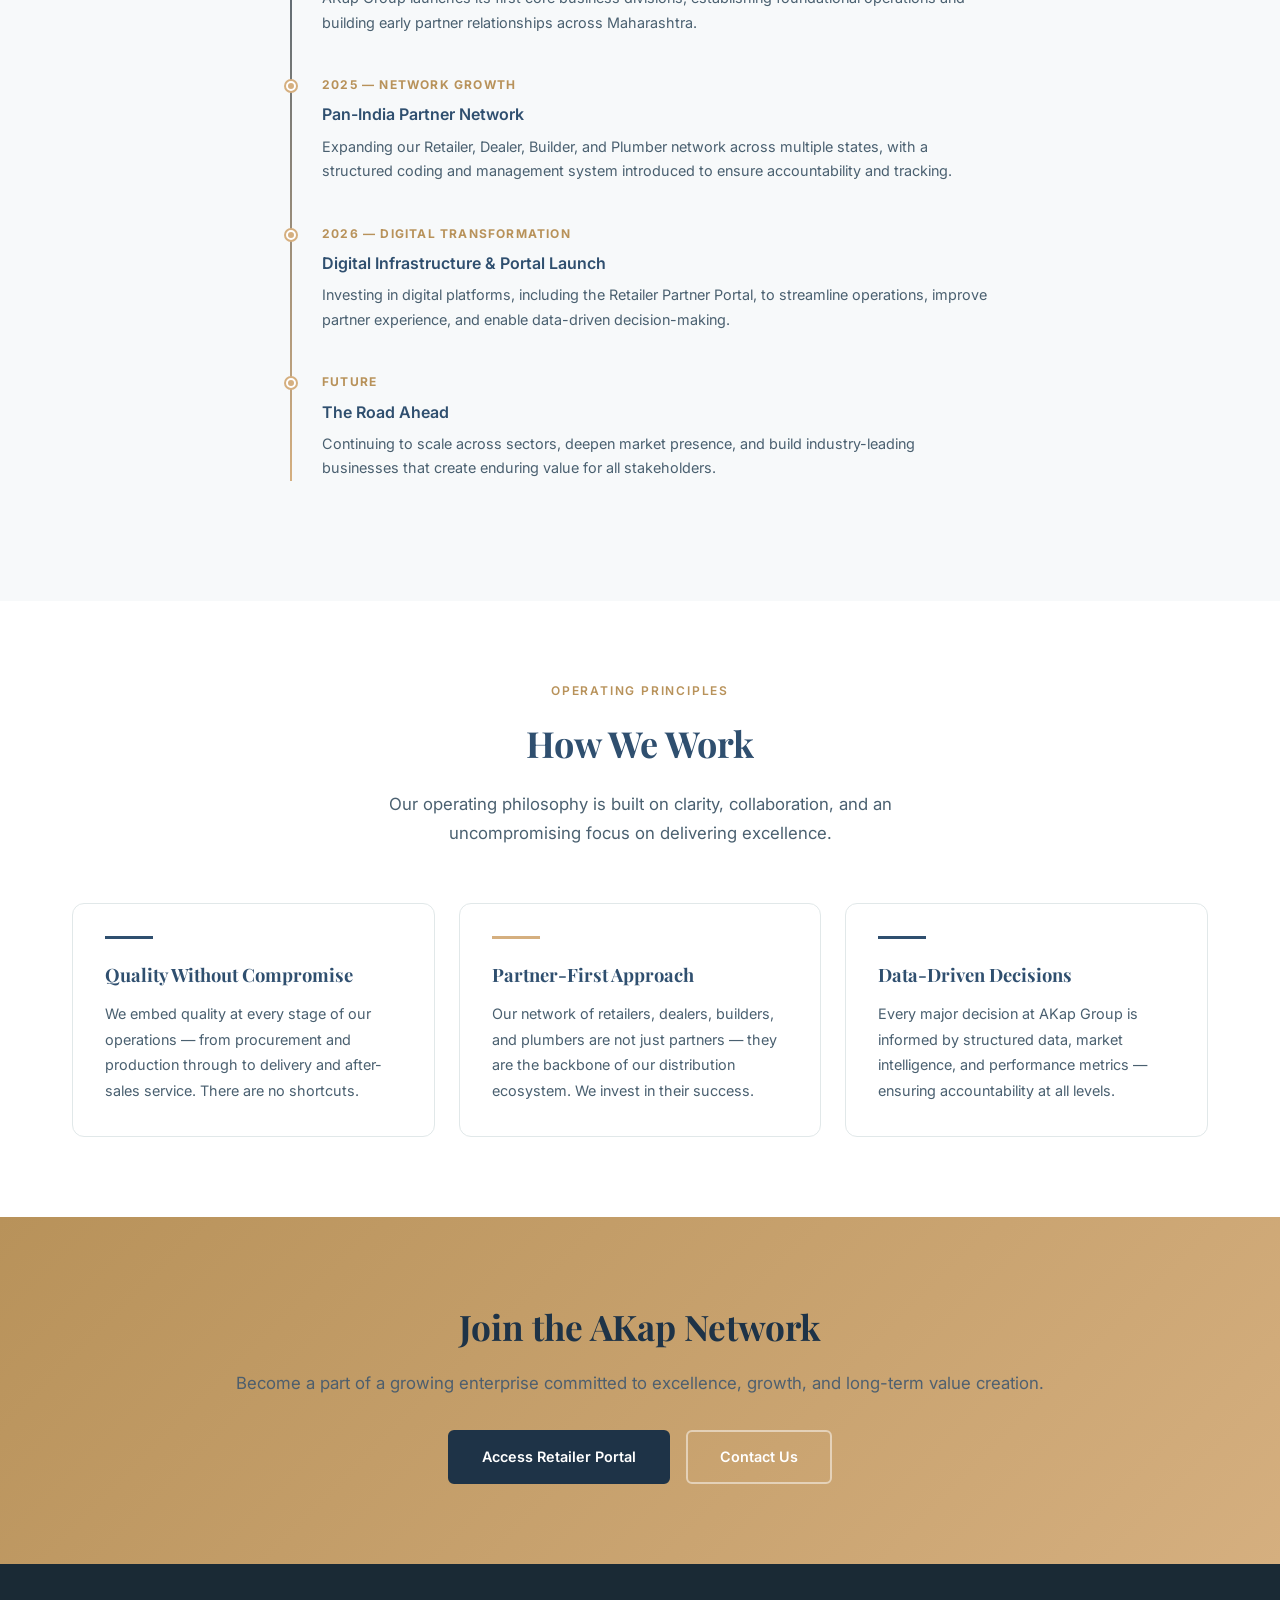
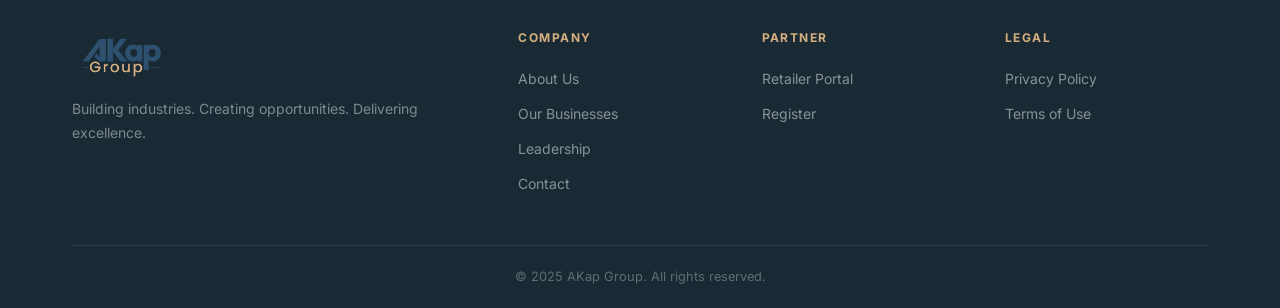
==== commit 60fcc856: "Change logo image from dark to light version" ====
--- a/about.html
+++ b/about.html
@@ -13,7 +13,7 @@
 <nav class="navbar" id="navbar">
   <div class="nav-container">
     <a href="index.html" class="nav-logo">
-    <img src="images/logo-dark.png" alt="AKap Group" class="site-logo">
+    <img src="images/logo-light.png" alt="AKap Group" class="site-logo">
 </a>
     <button class="hamburger" id="hamburger" aria-label="Toggle menu"><span></span><span></span><span></span></button>
     <ul class="nav-links" id="navLinks">
--- a/style.css
+++ b/style.css
@@ -102,7 +102,7 @@
 .nav-container {
   max-width: 1200px; margin: 0 auto; padding: 0 2rem;
   display: flex; align-items: center; justify-content: space-between;
-  height: 70px;
+  height: 80px;
 }
 .nav-logo { display: flex; align-items: center; gap: 4px; text-decoration: none; }
 .logo-mark { font-family: var(--font-display); font-size: 1.6rem; font-weight: 700; line-height: 1; }
@@ -129,7 +129,7 @@
 
 /* ── HERO ── */
 .hero {
-  min-height: 100vh; padding-top: 70px;
+  min-height: 100vh; padding-top: 80px;
   background: linear-gradient(135deg, var(--navy-dark) 0%, var(--navy) 50%, #3D6080 100%);
   display: flex; flex-direction: column; justify-content: center;
   position: relative; overflow: hidden;
@@ -482,3 +482,25 @@
         height:40px;
     }
 }
+.footer-logo-img{
+    height:55px;
+    width:auto;
+}
+.portal-logo{
+    width:160px;
+    margin-bottom:15px;
+}
+.director-photo{
+    width:90px;
+    height:90px;
+    border-radius:50%;
+    object-fit:cover;
+    border:4px solid rgba(255,255,255,.25);
+    flex-shrink:0;
+}
+.leader-avatar-img{
+    width:52px;
+    height:52px;
+    border-radius:50%;
+    object-fit:cover;
+}
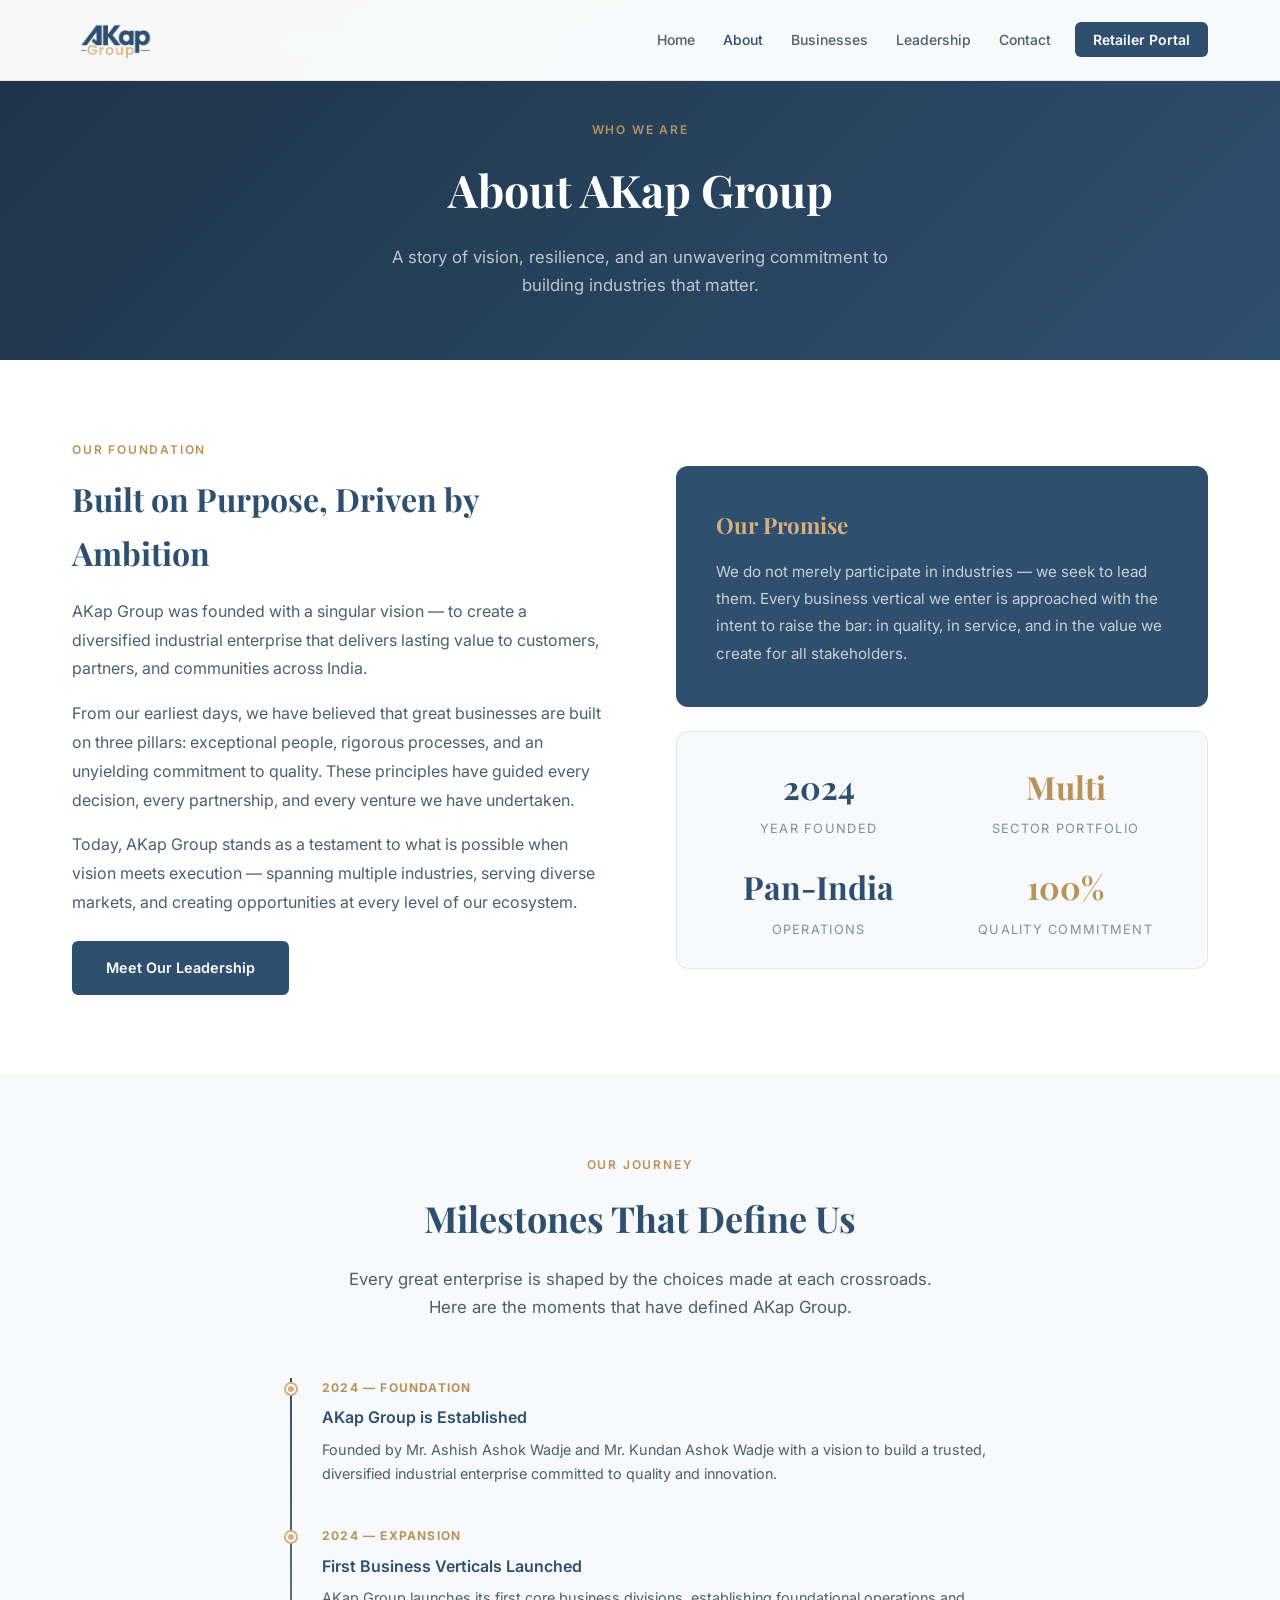
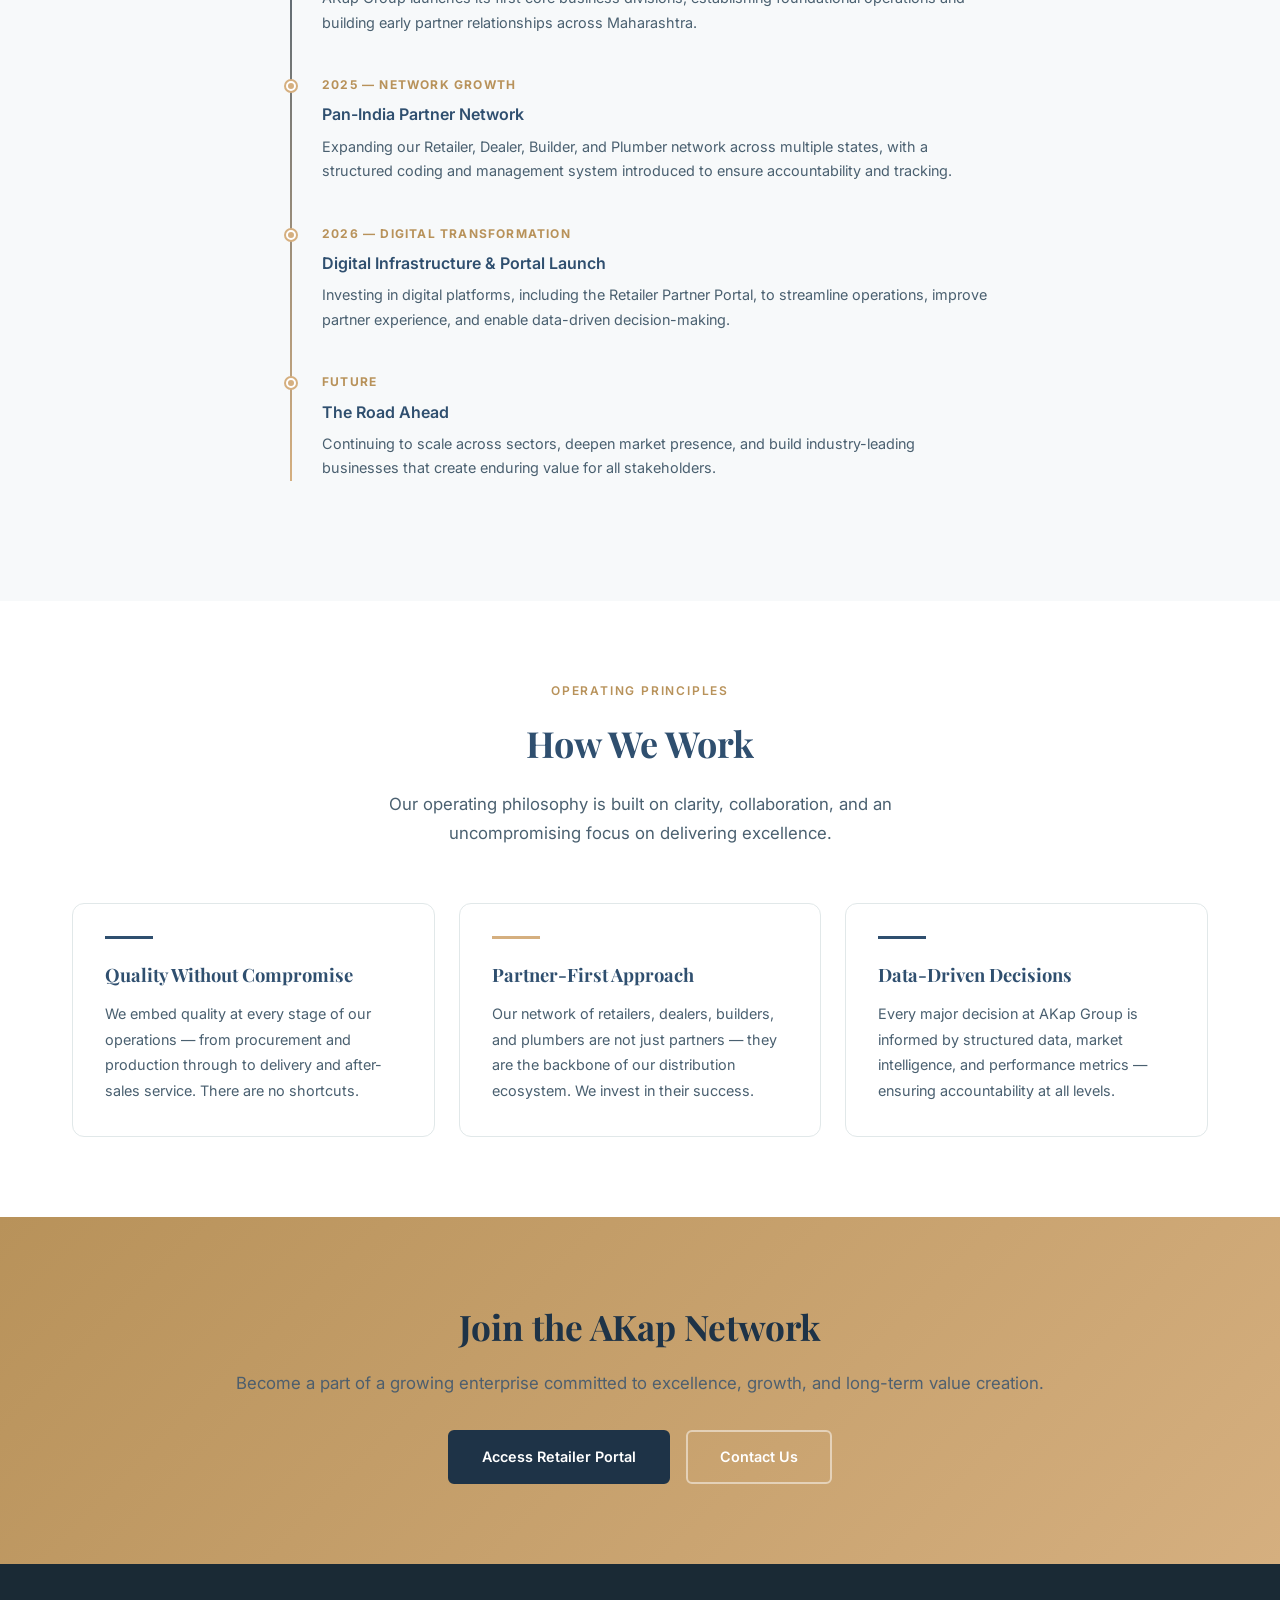
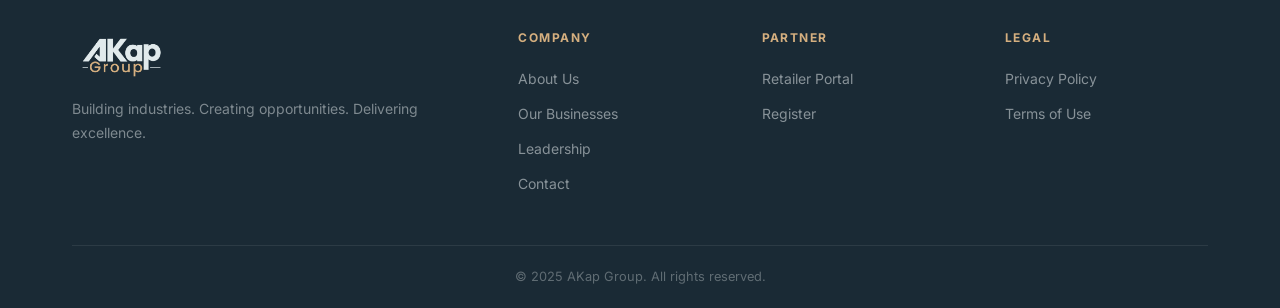
==== commit e305c23d: "Update about.html" ====
--- a/about.html
+++ b/about.html
@@ -160,7 +160,7 @@
     <div class="footer-grid">
       <div class="footer-brand">
        <div class="footer-logo">
-    <img src="images/logo-light.png" class="footer-logo-img" alt="AKap Group">
+    <img src="images/logo-dark.png" class="footer-logo-img" alt="AKap Group">
 </div>
         <p>Building industries. Creating opportunities. Delivering excellence.</p>
       </div>
